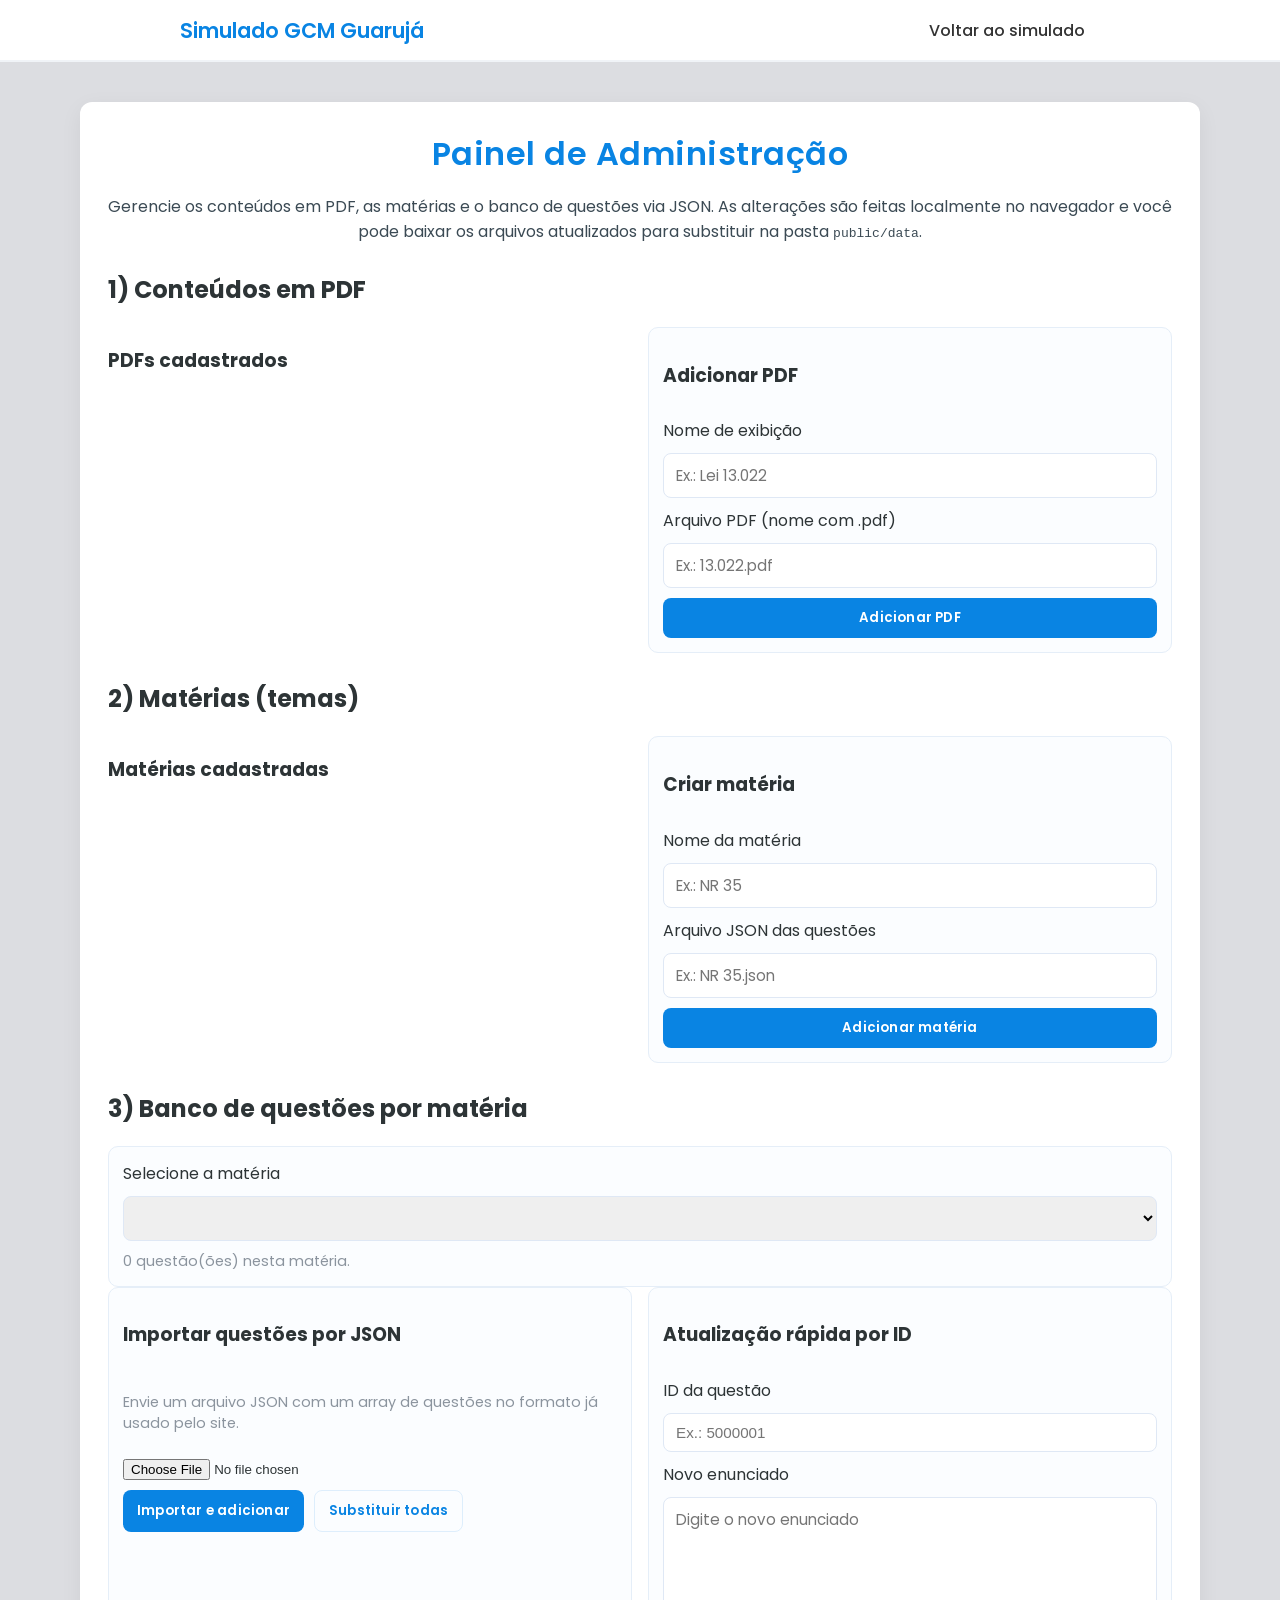
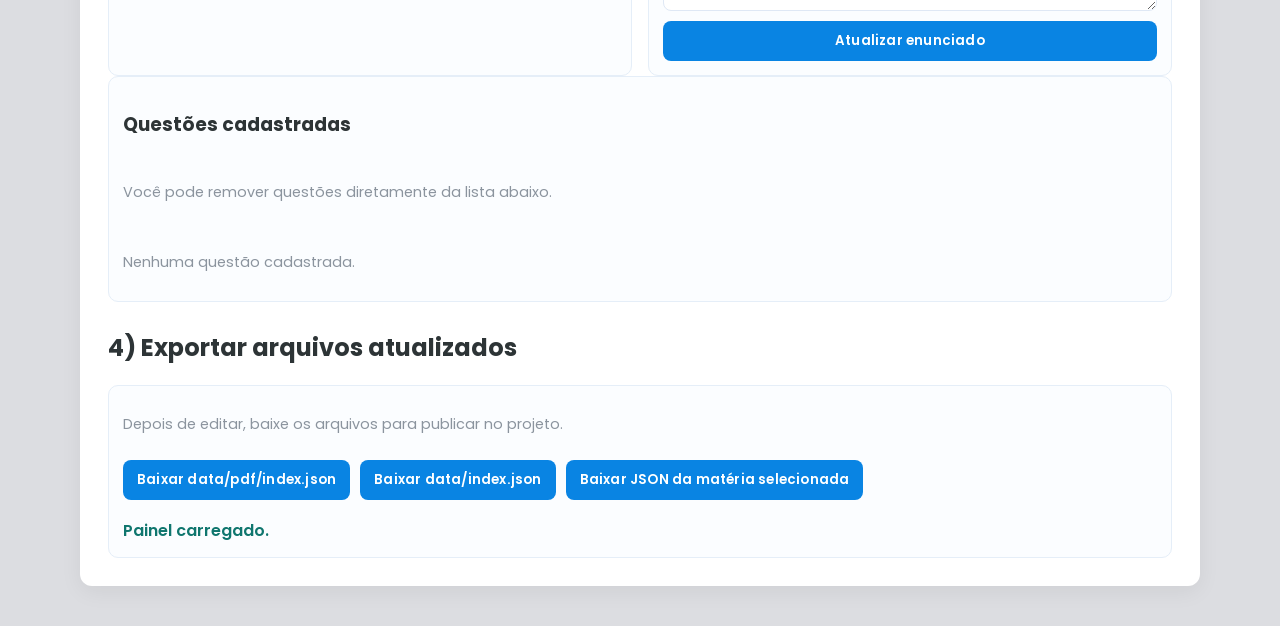
==== public/admin.html @ c56314e0 "feat: adicionar painel administrativo para PDFs e questões" ====
<!DOCTYPE html>
<html lang="pt-BR">
<head>
  <meta charset="utf-8" />
  <meta name="viewport" content="width=device-width,initial-scale=1" />
  <title>Painel de Administração | Simulado GCM Guarujá</title>
  <link href="https://fonts.googleapis.com/css2?family=Poppins:wght@400;500;600&display=swap" rel="stylesheet">
  <link rel="stylesheet" href="css/style.css">
</head>
<body>
  <nav class="main-nav">
    <div class="nav-container">
      <div class="nav-brand">Simulado GCM Guarujá</div>
      <div class="nav-links">
        <a href="/index.html">Voltar ao simulado</a>
      </div>
    </div>
  </nav>

  <main class="container admin-container">
    <h1>Painel de Administração</h1>
    <p class="admin-description">
      Gerencie os conteúdos em PDF, as matérias e o banco de questões via JSON.
      As alterações são feitas localmente no navegador e você pode baixar os arquivos atualizados para substituir na pasta <code>public/data</code>.
    </p>

    <section class="admin-section">
      <h2>1) Conteúdos em PDF</h2>
      <div class="admin-grid-two">
        <div>
          <h3>PDFs cadastrados</h3>
          <ul id="pdfAdminList" class="admin-list"></ul>
        </div>
        <div class="admin-card">
          <h3>Adicionar PDF</h3>
          <label for="pdfNameInput">Nome de exibição</label>
          <input id="pdfNameInput" type="text" placeholder="Ex.: Lei 13.022" />
          <label for="pdfFileInput">Arquivo PDF (nome com .pdf)</label>
          <input id="pdfFileInput" type="text" placeholder="Ex.: 13.022.pdf" />
          <button id="addPdfBtn">Adicionar PDF</button>
        </div>
      </div>
    </section>

    <section class="admin-section">
      <h2>2) Matérias (temas)</h2>
      <div class="admin-grid-two">
        <div>
          <h3>Matérias cadastradas</h3>
          <ul id="subjectAdminList" class="admin-list"></ul>
        </div>
        <div class="admin-card">
          <h3>Criar matéria</h3>
          <label for="subjectNameInput">Nome da matéria</label>
          <input id="subjectNameInput" type="text" placeholder="Ex.: NR 35" />
          <label for="subjectFileInput">Arquivo JSON das questões</label>
          <input id="subjectFileInput" type="text" placeholder="Ex.: NR 35.json" />
          <button id="addSubjectBtn">Adicionar matéria</button>
        </div>
      </div>
    </section>

    <section class="admin-section">
      <h2>3) Banco de questões por matéria</h2>
      <div class="admin-card">
        <label for="subjectSelect">Selecione a matéria</label>
        <select id="subjectSelect"></select>
        <div id="questionStats" class="admin-muted">Carregando questões...</div>
      </div>

      <div class="admin-grid-two">
        <div class="admin-card">
          <h3>Importar questões por JSON</h3>
          <p class="admin-muted">Envie um arquivo JSON com um array de questões no formato já usado pelo site.</p>
          <input id="questionsFileUpload" type="file" accept="application/json" />
          <div class="admin-row">
            <button id="appendQuestionsBtn">Importar e adicionar</button>
            <button id="replaceQuestionsBtn" class="button-ghost">Substituir todas</button>
          </div>
        </div>

        <div class="admin-card">
          <h3>Atualização rápida por ID</h3>
          <label for="editQuestionIdInput">ID da questão</label>
          <input id="editQuestionIdInput" type="number" placeholder="Ex.: 5000001" />
          <label for="editQuestionPromptInput">Novo enunciado</label>
          <textarea id="editQuestionPromptInput" rows="4" placeholder="Digite o novo enunciado"></textarea>
          <button id="updateQuestionBtn">Atualizar enunciado</button>
        </div>
      </div>

      <div class="admin-card">
        <h3>Questões cadastradas</h3>
        <p class="admin-muted">Você pode remover questões diretamente da lista abaixo.</p>
        <div id="questionList" class="question-list"></div>
      </div>
    </section>

    <section class="admin-section">
      <h2>4) Exportar arquivos atualizados</h2>
      <div class="admin-card">
        <p class="admin-muted">Depois de editar, baixe os arquivos para publicar no projeto.</p>
        <div class="admin-row">
          <button id="downloadPdfIndexBtn">Baixar data/pdf/index.json</button>
          <button id="downloadSubjectIndexBtn">Baixar data/index.json</button>
          <button id="downloadSelectedQuestionsBtn">Baixar JSON da matéria selecionada</button>
        </div>
        <p id="adminFeedback" class="admin-feedback"></p>
      </div>
    </section>
  </main>

  <script src="js/admin.js"></script>
</body>
</html>
---- public/css/style.css ----
:root {
  --primary: #0984e3;
  --primary-light: #74b9ff;
  --correct: #00b894;
  --wrong: #d63031;
  --bg: #f5f6fa;
  --text: #2d3436;
  --radius: 12px;
  --muted: #8b949e;
}

* { box-sizing: border-box; }
body {
  font-family: "Poppins", sans-serif;
  color: var(--text);
  margin: 0;
  padding: 0;

  background-color: var(--bg); /* Cor de fallback caso a imagem não carregue */
  
  /* Mantemos o gradiente se quiser uma leve sobreposição ou retire-o se quiser a imagem "pura" */
  background-image: linear-gradient(rgba(0, 0, 0, 0.1), rgba(0, 0, 0, 0.1)), url('../img/fundo.jpg');
  /* OU, se quiser a imagem sem nenhuma sobreposição: */
  /* background-image: url('../img/fundo.jpg'); */
  
  /* --- MUDANÇAS PARA MOSAICO E IMAGEM MENOR --- */
  background-size: 200px 200px; /* Altere para o tamanho desejado da imagem (largura altura) */
                                /* Ex: '200px 200px' para quadrados de 200px, ou 'auto' para usar o tamanho original */
                                /* Ou '20%' para usar 20% da largura da tela */
  background-repeat: repeat;    /* Faz a imagem se repetir */
  background-position: top left; /* Onde o mosaico começa (geralmente top left) */
  background-attachment: scroll; /* Imagem rola com a página (se preferir) */
  /* Se você quiser que o mosaico fique fixo, mude para: background-attachment: fixed; */
  /* --- FIM DAS MUDANÇAS --- */
}
/* body {
  font-family: "Poppins", sans-serif;
  background: var(--bg);
  color: var(--text);
  margin: 0;
  padding: 0;
}*/

.container {
  max-width: 920px;
  margin: 40px auto;
  background: #fff;
  padding: 28px;
  border-radius: var(--radius);
  box-shadow: 0 6px 22px rgba(0,0,0,0.06);
  animation: fadeIn 0.35s ease-in-out;
}

@keyframes fadeIn {
  from { opacity: 0; transform: translateY(10px); }
  to { opacity: 1; transform: translateY(0); }
}

h1 {
  text-align: center;
  font-weight: 600;
  color: var(--primary);
  letter-spacing: 0.5px;
  margin: 0 0 6px 0;
}

h2.subtitle {
  text-align: center;
  font-size: 1rem;
  color: #3b4a54;
  margin-top: 4px;
  font-weight: 500;
}

/* layout: left selector, right controls */
.top-area {
  display: grid;
  grid-template-columns: 1fr 360px;
  gap: 20px;
  align-items: start;
  margin-top: 18px;
}

/* Folder tree */
.folder-panel {
  background: #fbfdff;
  border: 1px solid #eef3fb;
  padding: 12px;
  border-radius: 10px;
  max-height: 420px;
  overflow: auto;
}

.folder {
  border-radius: 8px;
  margin-bottom: 8px;
  overflow: hidden;
  border: 1px solid transparent;
}

.folder-header {
  display: flex;
  align-items: center;
  gap: 10px;
  padding: 10px 12px;
  cursor: pointer;
  user-select: none;
  transition: background 0.15s, box-shadow 0.15s;
}

.folder-header:hover {
  background: rgba(9,132,227,0.04);
}

.folder-icon {
  width: 34px;
  height: 34px;
  background: linear-gradient(135deg, rgba(9,132,227,0.12), rgba(9,132,227,0.06));
  border-radius: 6px;
  display: flex;
  align-items: center;
  justify-content: center;
  color: var(--primary);
  font-weight: 700;
  font-size: 0.9rem;
  flex-shrink: 0;
}

.folder-title {
  font-weight: 600;
  font-size: 0.95rem;
  color: #0f3551;
  flex: 1;
}

.folder-count {
  font-size: 0.85rem;
  color: var(--muted);
}

/* caret rotation for open folders */
.caret {
  transition: transform 0.18s ease;
  margin-left: 8px;
  color: var(--muted);
}

.folder.open .caret { transform: rotate(90deg); }

/* sublist */
.sublist {
  list-style: none;
  padding: 8px;
  margin: 0;
  background: linear-gradient(180deg,#fff,#fbfdff);
}

.subitem {
  display: flex;
  justify-content: space-between;
  align-items: center;
  padding: 10px 12px;
  margin: 6px 0;
  border-radius: 8px;
  cursor: pointer;
  transition: background 0.12s, transform 0.06s;
  border: 1px solid transparent;
}

.subitem:hover {
  background: rgba(9,132,227,0.04);
  transform: translateY(-1px);
}

.subitem .name {
  font-weight: 500;
  color: #214455;
  font-size: 0.95rem;
}

.subitem .meta {
  font-size: 0.85rem;
  color: var(--muted);
}

/* selected */
.subitem.selected {
  background: linear-gradient(90deg, rgba(9,132,227,0.08), rgba(9,132,227,0.04));
  border: 1px solid rgba(9,132,227,0.12);
  box-shadow: 0 3px 8px rgba(9,132,227,0.06);
}

/* Right column (controls) */
.controls {
  background: #fff;
  border-radius: 10px;
  padding: 12px;
  border: 1px solid #eef3fb;
  display: flex;
  flex-direction: column;
  gap: 12px;
  height: fit-content;
}

.controls label { font-weight: 600; font-size: 0.95rem; color: #213444; }

.select-summary {
  font-size: 0.95rem;
  color: #2d3436;
  padding: 10px;
  border-radius: 8px;
  background: #fbfdff;
  border: 1px dashed #e6f0fb;
}

/* inputs/buttons */
input[type="number"] {
  width: 100%;
  padding: 10px 12px;
  border-radius: 8px;
  border: 1px solid #dfe8f5;
  font-size: 0.95rem;
  outline: none;
}

input[type="number"]:focus { box-shadow: 0 0 0 3px rgba(9,132,227,0.06); border-color: var(--primary); }

.button-row {
  display:flex;
  gap:10px;
  align-items:center;
}

button {
  padding: 10px 14px;
  background-color: var(--primary);
  color: white;
  border: none;
  border-radius: 8px;
  cursor: pointer;
  font-family: "Poppins", sans-serif;
  font-weight: 600;
  letter-spacing: 0.2px;
  transition: background-color 0.18s, transform 0.08s;
}

.button-ghost {
  background: transparent;
  color: var(--primary);
  border: 1px solid rgba(9,132,227,0.12);
}

button:hover { transform: translateY(-2px); }
button.button-ghost:hover { background: rgba(9,132,227,0.04); }

/* quiz area stays similar to previous */
.quiz-area { margin-top: 22px; }

.meta {
  font-size: 0.9em;
  color: #777;
  text-align: left;
  margin-bottom: 10px;
}

.question h2 {
  font-size: 1rem;
  margin: 12px 0;
  line-height: 1.5;
}

.options { list-style: none; padding: 0; }

.option {
  background: #f1f2f6;
  padding: 12px 18px;
  margin: 8px 0;
  border-radius: 10px;
  cursor: pointer;
  transition: all 0.16s ease;
  border: 1px solid transparent;
  font-size: 0.95rem;
}

.option:hover { background: #e9eff7; transform: translateY(-1px); }

.correct { background-color: #daf7e8 !important; border: 1px solid var(--correct); }
.wrong { background-color: #ffe7e7 !important; border: 1px solid var(--wrong); }

.feedback { margin-top: 10px; font-weight: 600; text-align: center; }

.result { text-align: center; margin-top: 20px; }

/* comment style */
.comentario {
  background: #f9fbff;
  border-left: 4px solid var(--primary);
  margin-top: 10px;
  padding: 12px 16px;
  border-radius: 8px;
  font-size: 0.95rem;
  color: #2d3436;
  line-height: 1.5;
  box-shadow: 0 1px 3px rgba(0,0,0,0.03);
}

/* pdf list */
.pdf-section {
  margin-top: 28px;
  border-top: 2px solid #f0f3f7;
  padding-top: 18px;
}

.pdf-list { list-style: none; padding: 0; margin: 0; }
.pdf-list li { background: #fbfdff; margin: 8px 0; padding: 12px 14px; border-radius: 8px; display:flex; justify-content:space-between; align-items:center; border:1px solid #f1f6fb; }
.pdf-list a { color: var(--primary); text-decoration: none; font-weight: 600; }

/* small screens */
@media (max-width: 880px) {
  .top-area { grid-template-columns: 1fr; }
  .controls { order: 2; }
}
#easterEggOverlay {
  position: fixed;
  top: 0;
  left: 0;
  width: 100%;
  height: 100%;
  background: rgba(0, 0, 0, 0.9);
  z-index: 10000; /* Garante que fique acima de tudo */
  display: flex;
  flex-direction: column;
  align-items: center;
  justify-content: center;
  animation: fadeIn 0.3s ease-in;
}

#easterEggVideo {
  max-width: 90vw; /* 90% da largura da tela */
  max-height: 75vh; /* 75% da altura da tela */
  border: 2px solid white;
  border-radius: 8px;
  background: black;
}

#unmuteText {
  color: white;
  font-size: 1.2rem;
  margin-top: 15px;
  font-weight: 500;
  cursor: pointer;
}

#closeEasterEgg {
  /* Reutiliza o estilo de botão que você já tem */
  padding: 10px 14px;
  background-color: var(--primary);
  color: white;
  border: none;
  border-radius: 8px;
  cursor: pointer;
  font-family: "Poppins", sans-serif;
  font-weight: 600;
  margin-top: 20px;
  transition: background-color 0.18s;
}

#closeEasterEgg:hover {
  background-color: var(--primary-light);
}
.quiz-nav {
  display: flex;
  justify-content: space-between;
  align-items: center;
  margin-top: 25px;
  padding-top: 15px;
  border-top: 2px solid #f0f3f7;
}

.quiz-nav button {
  /* Reutiliza o estilo 'button' que você já tem */
  padding: 10px 18px;
  font-size: 0.95rem;
}

.quiz-nav button:disabled {
  background-color: var(--muted);
  cursor: not-allowed;
  transform: none;
}
#userGate {
  position: fixed;
  top: 0;
  left: 0;
  width: 100%;
  height: 100%;
  background: var(--bg);
  z-index: 10000;
  display: flex;
  align-items: center;
  justify-content: center;
  padding: 20px;
}

.user-select-container {
  max-width: 600px;
  width: 100%;
  padding: 32px 36px;
  background: #fff;
  border-radius: var(--radius);
  box-shadow: 0 6px 22px rgba(0,0,0,0.06);
  text-align: center;
}

.user-options {
  display: flex;
  flex-wrap: wrap; /* Permite quebrar a linha em telas pequenas */
  justify-content: center;
  gap: 25px;
  margin-top: 30px;
}

.user-card {
  position: relative; 
  cursor: pointer;
  font-weight: 600;
  font-size: 1.2rem;
  color: var(--primary);
  padding: 20px;
  border-radius: 10px;
  border: 2px solid var(--primary-light);
  transition: all 0.2s ease;
  width: 150px;
  
  /* Adicionado para centralizar o texto abaixo da foto */
  display: flex;
  flex-direction: column;
  align-items: center;
  gap: 10px;
}

.user-card:hover {
  background: rgba(9,132,227,0.04);
  transform: translateY(-5px);
  box-shadow: 0 4px 12px rgba(9,132,227,0.1);
}

/* O Overlay da Foto */
.user-card .user-photo-hover {
  position: relative; /* Mudado de absolute para relative */
  
  /* --- CORREÇÃO DE ESTILO --- */
  /* Remove o posicionamento antigo e o hover */
  /* A foto agora fica fixa dentro do card */
  bottom: auto;
  left: auto;
  transform: none;
  margin-bottom: 0;
  opacity: 1; /* Sempre visível */
  visibility: visible;
  transition: all 0.2s ease;
  /* --- FIM DA CORREÇÃO --- */
  
  width: 120px;
  height: 120px;
  border-radius: 50%;
  border: 4px solid white;
  box-shadow: 0 5px 15px rgba(0,0,0,0.2);
  z-index: 10;
}

/* Garante que a imagem preencha o círculo */
.user-card .user-photo-hover img {
  width: 100%;
  height: 100%;
  object-fit: cover;
  border-radius: 50%;
}

/* Remove o efeito de 'aparecer' no hover,
   mas mantém o efeito de 'levantar' no card */
.user-card:hover .user-photo-hover {
  opacity: 1;
  transform: scale(1.05); /* Leve zoom ao passar o mouse */
}
/* ================================ */
/* ===== ESTILOS DA NAVEGAÇÃO (Corrigido e Moderno) ===== */
/* ================================ */

.main-nav {
  width: 100%;
  background: #fff;
  border-bottom: 2px solid #f0f3f7;
  padding: 0 40px; /* Adiciona mais padding lateral */
  margin-bottom: 30px;
}

.nav-container {
  max-width: 920px;
  margin: 0 auto;
  display: flex; /* CORREÇÃO: Faz os itens ficarem lado a lado */
  align-items: center;
  justify-content: space-between;
  height: 60px;
}

.nav-brand {
  font-size: 1.3rem;
  font-weight: 600;
  color: var(--primary);
}

.nav-links {
  display: flex; /* CORREÇÃO: Faz os links ficarem lado a lado */
  gap: 10px; /* Espaçamento entre "Início" e "Desempenho" */
  height: 100%; /* Ocupa a altura total da nav */
}

.nav-links a {
  font-weight: 500;
  color: #333;
  text-decoration: none;
  padding: 0 15px; /* Padding horizontal */
  
  /* Centraliza o texto verticalmente */
  display: flex;
  align-items: center; 
  
  /* EFEITO MODERNO (Barra) */
  position: relative; /* Necessário para a barra */
  transition: color 0.2s ease-in-out;
}

/* A barra '::after' */
.nav-links a::after {
  content: '';
  position: absolute;
  bottom: 0; /* Alinha na base da nav */
  left: 0;
  width: 100%;
  height: 3px;
  background-color: var(--primary);
  
  /* Escondida por padrão */
  transform: scaleX(0); 
  transition: transform 0.3s cubic-bezier(0.19, 1, 0.22, 1);
}

/* Ao passar o mouse, a barra cresce */
.nav-links a:hover::after {
  transform: scaleX(1);
}

.nav-links a:hover {
  color: #000;
}

/* Estilo do link ATIVO */
.nav-links a.active {
  color: var(--primary);
  font-weight: 600;
}

/* A barra do link ATIVO fica sempre visível */
.nav-links a.active::after {
  transform: scaleX(1);
}

.nav-user {
  font-size: 0.9rem;
  color: var(--muted);
}
.nav-user span {
  font-weight: 600;
  color: #333;
  text-transform: capitalize;
}
.charts-container {
  display: flex;
  justify-content: center; /* Centraliza os gráficos */
  flex-wrap: wrap;       /* Quebra a linha em telas pequenas */
  gap: 30px;             /* Espaço entre os gráficos */
  margin: 24px 0;
}

.chart-box {
  background: #fbfdff;
  padding: 15px;
  border-radius: 10px;
  border: 1px solid #eef3fb;
  flex: 1; /* Permite que cresçam */
  min-width: 300px; /* Largura mínima */
}

.chart-box h3 {
  margin-top: 0;
  text-align: center;
  color: #27455a;
}
.chat-head {
  position: fixed;
  bottom: 30px;
  right: 30px;
  width: 60px;
  height: 60px;
  background: var(--primary);
  border-radius: 50%;
  cursor: pointer;
  box-shadow: 0 4px 12px rgba(0,0,0,0.2);
  transition: transform 0.2s ease;
  z-index: 9998;
}
.chat-head:hover { transform: scale(1.1); }
.chat-head img { width: 100%; height: 100%; border-radius: 50%; object-fit: cover; border: 2px solid white; }
.chat-badge {
  position: absolute;
  top: -5px;
  right: -5px;
  background: var(--wrong);
  color: white;
  width: 24px;
  height: 24px;
  border-radius: 50%;
  display: flex;
  align-items: center;
  justify-content: center;
  font-size: 0.8rem;
  font-weight: 600;
  border: 2px solid white;
}
.chat-widget {
  position: fixed;
  bottom: 100px;
  right: 30px;
  width: 350px;
  height: 500px;
  background: #fff;
  border-radius: var(--radius);
  box-shadow: 0 5px 20px rgba(0,0,0,0.15);
  display: flex;
  flex-direction: column;
  z-index: 9999;
  animation: fadeIn 0.2s ease-out;
}
.chat-header {
  display: flex;
  justify-content: space-between;
  align-items: center;
  padding: 12px 18px;
  background: var(--primary);
  color: white;
  border-radius: var(--radius) var(--radius) 0 0;
}
.chat-header-main {
  display: flex;
  flex-direction: column;
  gap: 6px;
}
.chat-header h3 { margin: 0; font-weight: 600; text-transform: capitalize; }
.chat-target-select {
  border: 1px solid rgba(255, 255, 255, 0.5);
  border-radius: 8px;
  background: rgba(255, 255, 255, 0.18);
  color: #fff;
  padding: 4px 8px;
  font-size: 0.82rem;
}
.chat-target-select option {
  color: #1f2d3d;
}
.chat-header #closeChatBtn { background: none; border: none; color: white; font-size: 1.5rem; font-weight: bold; cursor: pointer; opacity: 0.8; }
.chat-header #closeChatBtn:hover { opacity: 1; }
.chat-messages {
  flex: 1;
  padding: 15px;
  overflow-y: auto;
  background: #f4f7f6;
  display: flex;
  flex-direction: column;
  gap: 15px;
}

/* --- MUDANÇAS AQUI --- */

.msg-row {
  display: flex;
  align-items: flex-end;
  gap: 10px;
}
.msg-avatar {
  width: 32px;
  height: 32px;
  border-radius: 50%;
  object-fit: cover;
  border: 1px solid #eee;
}
.msg-content {
  display: flex;
  flex-direction: column;
  max-width: 85%;
}
.msg-bubble {
  padding: 10px 14px;
  border-radius: 18px;
  line-height: 1.5;
  font-size: 0.95rem;
  
  /* CORREÇÃO (Bug do "kkkkk"): Quebra palavras longas */
  overflow-wrap: break-word;
  word-wrap: break-word;
}
.msg-bubble.msg-image {
  padding: 4px;
}
.msg-bubble.msg-image img {
  width: 100%;
  border-radius: 14px;
  cursor: pointer;
}

/* Contentor de Metadados (Hora + Status) */
.msg-meta {
  display: flex;
  align-items: center;
  gap: 5px; 
  margin-top: 4px;
  padding: 0 8px;
}

.msg-timestamp {
  font-size: 0.75rem;
  color: var(--muted);
}

.msg-status {
  font-size: 0.85rem;
  color: var(--muted);
}
.msg-status.read {
  color: #53bdeb; /* Cor do "Lido" (azul) */
}

/* --- Estilos de Enviado e Recebido --- */
.msg-row.sent {
  justify-content: flex-end;
}
.msg-row.sent .msg-content {
  align-items: flex-end; 
}
.msg-row.sent .msg-bubble {
  background: var(--primary);
  color: white;
  border-bottom-right-radius: 4px;
}
.msg-row.sent .msg-avatar {
  display: none;
}
.msg-row.received {
  justify-content: flex-start;
}
.msg-row.received .msg-content {
  align-items: flex-start; 
}
.msg-row.received .msg-bubble {
  background: #e9e9eb;
  color: var(--text-dark);
  border-bottom-left-radius: 4px;
}

/* --- CORREÇÃO: Input de Chat --- */
.chat-input {
  display: flex;
  border-top: 1px solid #eee;
  padding: 5px;
  background: #fff;
  align-items: center; 
}

.chat-input textarea {
  flex: 1;
  border: none;
  padding: 12px;
  font-size: 0.95rem;
  outline: none;
  background: transparent;
  min-width: 0;
  
  /* --- NOVO: Estilos da Textarea --- */
  font-family: "Poppins", sans-serif; /* Garante que a fonte é a mesma */
  resize: none; /* Esconde o "puxador" de redimensionamento */
  line-height: 1.5;
 overflow-y: hidden;     /* Nunca mostra scroll */
overflow-x: hidden;     /* Não deixa barra horizontal aparecer */
max-height: none;       /* Sem limite de altura */
white-space: pre-wrap;  /* Quebra de linha automática */
word-wrap: break-word;  /* Quebra palavras longas */
}
.chat-icon-btn {
  background: none;
  border: none;
  padding: 10px;
  margin: 0 5px;
  cursor: pointer;
  color: var(--muted);
  border-radius: 50%;
  transition: background 0.2s, color 0.2s;
  flex-shrink: 0; 
}
.chat-icon-btn:hover {
  background: #f0f0f0;
  color: var(--primary);
}
.chat-icon-btn svg { display: block; }
.chat-send-btn { color: var(--primary); }
.chat-send-btn:hover { background: #e6f3ff; }
.chart-box-full {
  /* Reutiliza o estilo do chart-box, mas ocupa a largura total */
  background: #fbfdff;
  padding: 20px 25px;
  border-radius: 10px;
  border: 1px solid #eef3fb;
  width: 100%;
  margin-top: 30px; /* Espaço entre os gráficos de cima */
  box-sizing: border-box; /* Garante que o padding não quebre o layout */
}

.chart-box-full h3 {
  margin-top: 0;
  text-align: center;
  color: #27455a;
}
.emoji-container {
  position: absolute;
  top: 0;
  left: 0;
  width: 100%;
  height: 100%;
  pointer-events: none; /* Permite clicar através dele */
  z-index: 10;
}

/* O emoji individual que flutua */
.emoji-float {
  position: absolute;
  bottom: 0;
  left: 50%;
  transform: translateX(-50%);
  font-size: 2.5rem; /* Tamanho do emoji */
  
  /* A Animação */
  animation: floatUp 2s ease-out forwards;
}

@keyframes floatUp {
  0% {
    opacity: 1;
    transform: translateX(-50%) translateY(0);
  }
  100% {
    opacity: 0;
    transform: translateX(-50%) translateY(-120px); /* Flutua 120px para cima */
  }
}
/* Ponto de Status (Online/Offline) */
.online-indicator {
  position: absolute;
  bottom: 2px;
  right: 2px;
  width: 14px;
  height: 14px;
  background-color: #bdc3c7; /* Cinza (offline) por padrão */
  border-radius: 50%;
  border: 2px solid white;
  z-index: 100;
  transition: background-color 0.3s ease;
}

/* Cor verde quando a classe 'online' é adicionada */
.online-indicator.online {
  background-color: #2ecc71; /* Verde (online) */
}

/* Recibo de Leitura (Checkmark) */
.msg-status {
  font-size: 0.8rem;
  color: var(--muted);
  align-self: flex-end; /* Alinha com o horário */
  margin-top: -2px; /* Puxa para mais perto do balão */
  padding-right: 8px;
}

/* (Ajuste para o balão enviado) */
.msg-row.sent .msg-content {
  /* Alinha o balão, horário E status à direita */
  align-items: flex-end; 
}

/* (Ajuste para o horário da mensagem) */
.msg-timestamp {
  font-size: 0.75rem;
  color: var(--muted);
  margin-top: 4px;
  padding: 0 8px;
}
.option.selected-challenge {
  background: var(--primary-light) !important;
  color: white;
  font-weight: 600;
}
question-image-container {
  width: 100%;
  margin-bottom: 15px; /* Espaço entre a imagem e o texto da questão */
   display: flex;
  justify-content: center;
  align-items: center;
}

/* Esta é a imagem em si */
.question-image {
  max-width: 100%; /* Garante que a imagem nunca transborda */
  max-height: 400px; /* Evita que imagens muito altas ocupem a tela toda */
  border-radius: var(--radius); /* Usa o seu 'radius' padrão */
  border: 1px solid #eee;
  object-fit: contain; /* Garante que a imagem inteira apareça, sem distorcer */
}

















/* ===== Admin ===== */
.admin-container {
  max-width: 1120px;
}

.admin-description {
  text-align: center;
  color: #3b4a54;
  margin-bottom: 24px;
}

.admin-section {
  margin-top: 28px;
}

.admin-grid-two {
  display: grid;
  grid-template-columns: repeat(auto-fit, minmax(320px, 1fr));
  gap: 16px;
}

.admin-card {
  background: #fbfdff;
  border: 1px solid #e5eef8;
  border-radius: 10px;
  padding: 14px;
  display: flex;
  flex-direction: column;
  gap: 10px;
}

.admin-list {
  list-style: none;
  margin: 0;
  padding: 0;
  display: flex;
  flex-direction: column;
  gap: 10px;
}

.admin-list-item {
  background: #fff;
  border: 1px solid #e5eef8;
  border-radius: 8px;
  padding: 10px;
  display: flex;
  align-items: center;
  justify-content: space-between;
  gap: 12px;
}

.admin-muted {
  color: var(--muted);
  font-size: 0.9rem;
}

.admin-row {
  display: flex;
  flex-wrap: wrap;
  gap: 10px;
}

input[type="text"],
select,
textarea {
  width: 100%;
  padding: 10px 12px;
  border-radius: 8px;
  border: 1px solid #dfe8f5;
  font-size: 0.95rem;
  font-family: "Poppins", sans-serif;
}

.question-list {
  display: flex;
  flex-direction: column;
  gap: 10px;
  margin-top: 10px;
}

.question-row {
  background: #fff;
  border: 1px solid #e5eef8;
  border-radius: 8px;
  padding: 10px;
  display: flex;
  justify-content: space-between;
  gap: 14px;
  align-items: start;
}

.admin-feedback {
  font-weight: 600;
  margin: 8px 0 0;
}
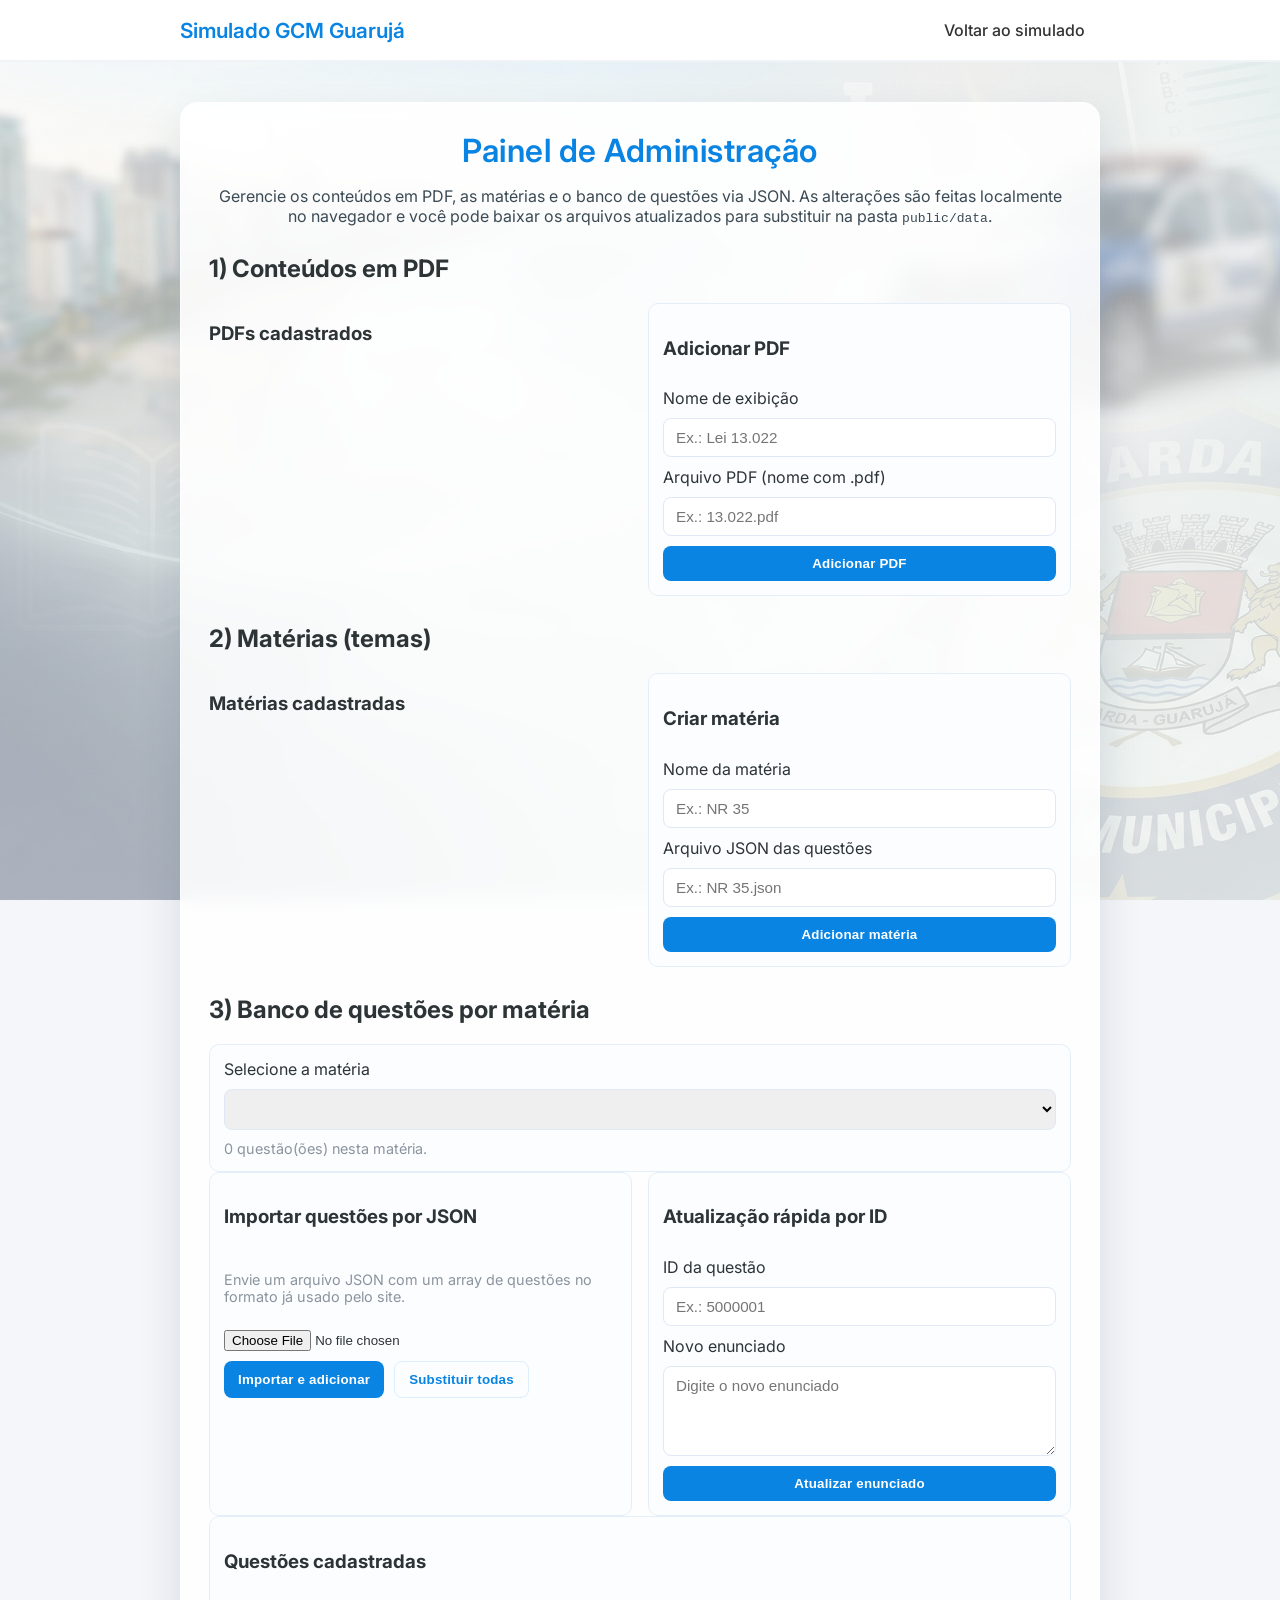
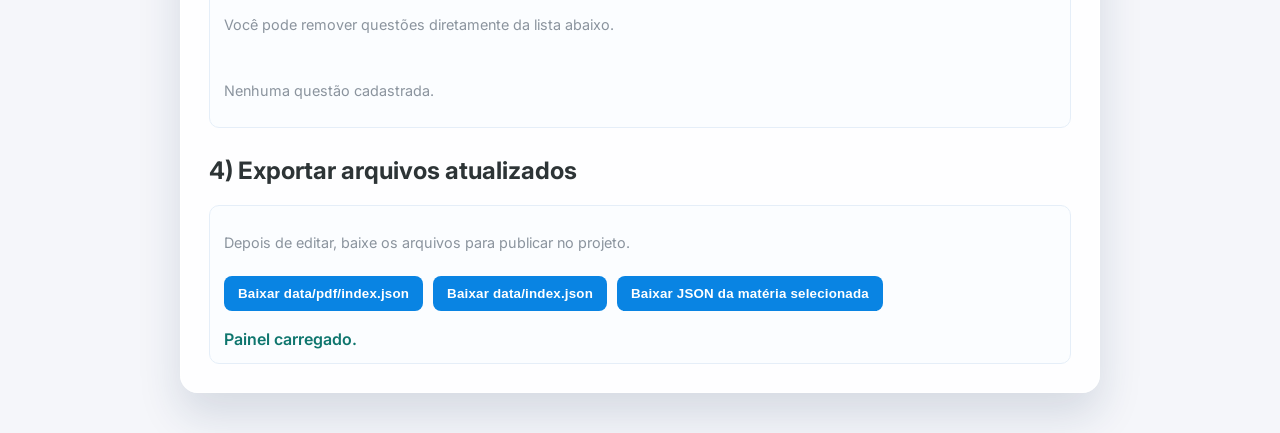
==== commit 173190e6: "Atualiza tipografia para uma fonte mais moderna" ====
--- a/public/admin.html
+++ b/public/admin.html
@@ -4,7 +4,7 @@
   <meta charset="utf-8" />
   <meta name="viewport" content="width=device-width,initial-scale=1" />
   <title>Painel de Administração | Simulado GCM Guarujá</title>
-  <link href="https://fonts.googleapis.com/css2?family=Poppins:wght@400;500;600&display=swap" rel="stylesheet">
+  <link href="https://fonts.googleapis.com/css2?family=Inter:wght@400;500;600;700&display=swap" rel="stylesheet">
   <link rel="stylesheet" href="css/style.css">
 </head>
 <body>
--- a/public/css/style.css
+++ b/public/css/style.css
@@ -1,655 +1,879 @@
-:root {
-  --primary: #0984e3;
-  --primary-light: #74b9ff;
-  --correct: #00b894;
-  --wrong: #d63031;
-  --bg: #f5f6fa;
-  --text: #2d3436;
-  --radius: 12px;
-  --muted: #8b949e;
-}
-
-* { box-sizing: border-box; }
-body {
-  font-family: "Poppins", sans-serif;
-  color: var(--text);
-  margin: 0;
-  padding: 0;
-
-  background-color: var(--bg); /* Cor de fallback caso a imagem não carregue */
-  
-  /* Mantemos o gradiente se quiser uma leve sobreposição ou retire-o se quiser a imagem "pura" */
-  background-image: linear-gradient(rgba(0, 0, 0, 0.1), rgba(0, 0, 0, 0.1)), url('../img/fundo.jpg');
-  /* OU, se quiser a imagem sem nenhuma sobreposição: */
-  /* background-image: url('../img/fundo.jpg'); */
-  
-  /* --- MUDANÇAS PARA MOSAICO E IMAGEM MENOR --- */
-  background-size: 200px 200px; /* Altere para o tamanho desejado da imagem (largura altura) */
-                                /* Ex: '200px 200px' para quadrados de 200px, ou 'auto' para usar o tamanho original */
-                                /* Ou '20%' para usar 20% da largura da tela */
-  background-repeat: repeat;    /* Faz a imagem se repetir */
-  background-position: top left; /* Onde o mosaico começa (geralmente top left) */
-  background-attachment: scroll; /* Imagem rola com a página (se preferir) */
-  /* Se você quiser que o mosaico fique fixo, mude para: background-attachment: fixed; */
-  /* --- FIM DAS MUDANÇAS --- */
-}
-/* body {
-  font-family: "Poppins", sans-serif;
-  background: var(--bg);
-  color: var(--text);
-  margin: 0;
-  padding: 0;
-}*/
-
-.container {
-  max-width: 920px;
-  margin: 40px auto;
-  background: #fff;
-  padding: 28px;
-  border-radius: var(--radius);
-  box-shadow: 0 6px 22px rgba(0,0,0,0.06);
-  animation: fadeIn 0.35s ease-in-out;
-}
-
-@keyframes fadeIn {
-  from { opacity: 0; transform: translateY(10px); }
-  to { opacity: 1; transform: translateY(0); }
-}
-
-h1 {
-  text-align: center;
-  font-weight: 600;
-  color: var(--primary);
-  letter-spacing: 0.5px;
-  margin: 0 0 6px 0;
-}
-
-h2.subtitle {
-  text-align: center;
-  font-size: 1rem;
-  color: #3b4a54;
-  margin-top: 4px;
-  font-weight: 500;
-}
-
-/* layout: left selector, right controls */
-.top-area {
-  display: grid;
-  grid-template-columns: 1fr 360px;
-  gap: 20px;
-  align-items: start;
-  margin-top: 18px;
-}
-
-/* Folder tree */
-.folder-panel {
-  background: #fbfdff;
-  border: 1px solid #eef3fb;
-  padding: 12px;
-  border-radius: 10px;
-  max-height: 420px;
-  overflow: auto;
-}
-
-.folder {
-  border-radius: 8px;
-  margin-bottom: 8px;
-  overflow: hidden;
-  border: 1px solid transparent;
-}
-
-.folder-header {
-  display: flex;
-  align-items: center;
-  gap: 10px;
-  padding: 10px 12px;
-  cursor: pointer;
-  user-select: none;
-  transition: background 0.15s, box-shadow 0.15s;
-}
-
-.folder-header:hover {
-  background: rgba(9,132,227,0.04);
-}
-
-.folder-icon {
-  width: 34px;
-  height: 34px;
-  background: linear-gradient(135deg, rgba(9,132,227,0.12), rgba(9,132,227,0.06));
-  border-radius: 6px;
-  display: flex;
-  align-items: center;
-  justify-content: center;
-  color: var(--primary);
-  font-weight: 700;
-  font-size: 0.9rem;
-  flex-shrink: 0;
-}
-
-.folder-title {
-  font-weight: 600;
-  font-size: 0.95rem;
-  color: #0f3551;
-  flex: 1;
-}
-
-.folder-count {
-  font-size: 0.85rem;
-  color: var(--muted);
-}
-
-/* caret rotation for open folders */
-.caret {
-  transition: transform 0.18s ease;
-  margin-left: 8px;
-  color: var(--muted);
-}
-
-.folder.open .caret { transform: rotate(90deg); }
-
-/* sublist */
-.sublist {
-  list-style: none;
-  padding: 8px;
-  margin: 0;
-  background: linear-gradient(180deg,#fff,#fbfdff);
-}
-
-.subitem {
-  display: flex;
-  justify-content: space-between;
-  align-items: center;
-  padding: 10px 12px;
-  margin: 6px 0;
-  border-radius: 8px;
-  cursor: pointer;
-  transition: background 0.12s, transform 0.06s;
-  border: 1px solid transparent;
-}
-
-.subitem:hover {
-  background: rgba(9,132,227,0.04);
-  transform: translateY(-1px);
-}
-
-.subitem .name {
-  font-weight: 500;
-  color: #214455;
-  font-size: 0.95rem;
-}
-
-.subitem .meta {
-  font-size: 0.85rem;
-  color: var(--muted);
-}
-
-/* selected */
-.subitem.selected {
-  background: linear-gradient(90deg, rgba(9,132,227,0.08), rgba(9,132,227,0.04));
-  border: 1px solid rgba(9,132,227,0.12);
-  box-shadow: 0 3px 8px rgba(9,132,227,0.06);
-}
-
-/* Right column (controls) */
-.controls {
-  background: #fff;
-  border-radius: 10px;
-  padding: 12px;
-  border: 1px solid #eef3fb;
-  display: flex;
-  flex-direction: column;
-  gap: 12px;
-  height: fit-content;
-}
-
-.controls label { font-weight: 600; font-size: 0.95rem; color: #213444; }
-
-.select-summary {
-  font-size: 0.95rem;
-  color: #2d3436;
-  padding: 10px;
-  border-radius: 8px;
-  background: #fbfdff;
-  border: 1px dashed #e6f0fb;
-}
-
-/* inputs/buttons */
-input[type="number"] {
-  width: 100%;
-  padding: 10px 12px;
-  border-radius: 8px;
-  border: 1px solid #dfe8f5;
-  font-size: 0.95rem;
-  outline: none;
-}
-
-input[type="number"]:focus { box-shadow: 0 0 0 3px rgba(9,132,227,0.06); border-color: var(--primary); }
-
-.button-row {
-  display:flex;
-  gap:10px;
-  align-items:center;
-}
-
-button {
-  padding: 10px 14px;
-  background-color: var(--primary);
-  color: white;
-  border: none;
-  border-radius: 8px;
-  cursor: pointer;
-  font-family: "Poppins", sans-serif;
-  font-weight: 600;
-  letter-spacing: 0.2px;
-  transition: background-color 0.18s, transform 0.08s;
-}
-
-.button-ghost {
-  background: transparent;
-  color: var(--primary);
-  border: 1px solid rgba(9,132,227,0.12);
-}
-
-button:hover { transform: translateY(-2px); }
-button.button-ghost:hover { background: rgba(9,132,227,0.04); }
-
-/* quiz area stays similar to previous */
-.quiz-area { margin-top: 22px; }
-
-.meta {
-  font-size: 0.9em;
-  color: #777;
-  text-align: left;
-  margin-bottom: 10px;
-}
-
-.question h2 {
-  font-size: 1rem;
-  margin: 12px 0;
-  line-height: 1.5;
-}
-
-.options { list-style: none; padding: 0; }
-
-.option {
-  background: #f1f2f6;
-  padding: 12px 18px;
-  margin: 8px 0;
-  border-radius: 10px;
-  cursor: pointer;
-  transition: all 0.16s ease;
-  border: 1px solid transparent;
-  font-size: 0.95rem;
-}
-
-.option:hover { background: #e9eff7; transform: translateY(-1px); }
-
-.correct { background-color: #daf7e8 !important; border: 1px solid var(--correct); }
-.wrong { background-color: #ffe7e7 !important; border: 1px solid var(--wrong); }
-
-.feedback { margin-top: 10px; font-weight: 600; text-align: center; }
-
-.result { text-align: center; margin-top: 20px; }
-
-/* comment style */
-.comentario {
-  background: #f9fbff;
-  border-left: 4px solid var(--primary);
-  margin-top: 10px;
-  padding: 12px 16px;
-  border-radius: 8px;
-  font-size: 0.95rem;
-  color: #2d3436;
-  line-height: 1.5;
-  box-shadow: 0 1px 3px rgba(0,0,0,0.03);
-}
-
-/* pdf list */
-.pdf-section {
-  margin-top: 28px;
-  border-top: 2px solid #f0f3f7;
-  padding-top: 18px;
-}
-
-.pdf-list { list-style: none; padding: 0; margin: 0; }
-.pdf-list li { background: #fbfdff; margin: 8px 0; padding: 12px 14px; border-radius: 8px; display:flex; justify-content:space-between; align-items:center; border:1px solid #f1f6fb; }
-.pdf-list a { color: var(--primary); text-decoration: none; font-weight: 600; }
-
-/* small screens */
-@media (max-width: 880px) {
-  .top-area { grid-template-columns: 1fr; }
-  .controls { order: 2; }
-}
-#easterEggOverlay {
-  position: fixed;
-  top: 0;
-  left: 0;
-  width: 100%;
-  height: 100%;
-  background: rgba(0, 0, 0, 0.9);
-  z-index: 10000; /* Garante que fique acima de tudo */
-  display: flex;
-  flex-direction: column;
-  align-items: center;
-  justify-content: center;
-  animation: fadeIn 0.3s ease-in;
-}
-
-#easterEggVideo {
-  max-width: 90vw; /* 90% da largura da tela */
-  max-height: 75vh; /* 75% da altura da tela */
-  border: 2px solid white;
-  border-radius: 8px;
-  background: black;
-}
-
-#unmuteText {
-  color: white;
-  font-size: 1.2rem;
-  margin-top: 15px;
-  font-weight: 500;
-  cursor: pointer;
-}
-
-#closeEasterEgg {
-  /* Reutiliza o estilo de botão que você já tem */
-  padding: 10px 14px;
-  background-color: var(--primary);
-  color: white;
-  border: none;
-  border-radius: 8px;
-  cursor: pointer;
-  font-family: "Poppins", sans-serif;
-  font-weight: 600;
-  margin-top: 20px;
-  transition: background-color 0.18s;
-}
-
-#closeEasterEgg:hover {
-  background-color: var(--primary-light);
-}
-.quiz-nav {
-  display: flex;
-  justify-content: space-between;
-  align-items: center;
-  margin-top: 25px;
-  padding-top: 15px;
-  border-top: 2px solid #f0f3f7;
-}
-
-.quiz-nav button {
-  /* Reutiliza o estilo 'button' que você já tem */
-  padding: 10px 18px;
-  font-size: 0.95rem;
-}
-
-.quiz-nav button:disabled {
-  background-color: var(--muted);
-  cursor: not-allowed;
-  transform: none;
-}
-#userGate {
-  position: fixed;
-  top: 0;
-  left: 0;
-  width: 100%;
-  height: 100%;
-  background: var(--bg);
-  z-index: 10000;
-  display: flex;
-  align-items: center;
-  justify-content: center;
-  padding: 20px;
-}
-
-.user-select-container {
-  max-width: 600px;
-  width: 100%;
-  padding: 32px 36px;
-  background: #fff;
-  border-radius: var(--radius);
-  box-shadow: 0 6px 22px rgba(0,0,0,0.06);
-  text-align: center;
-}
-
-.user-options {
-  display: flex;
-  flex-wrap: wrap; /* Permite quebrar a linha em telas pequenas */
-  justify-content: center;
-  gap: 25px;
-  margin-top: 30px;
-}
-
-.user-card {
-  position: relative; 
-  cursor: pointer;
-  font-weight: 600;
-  font-size: 1.2rem;
-  color: var(--primary);
-  padding: 20px;
-  border-radius: 10px;
-  border: 2px solid var(--primary-light);
-  transition: all 0.2s ease;
-  width: 150px;
-  
-  /* Adicionado para centralizar o texto abaixo da foto */
-  display: flex;
-  flex-direction: column;
-  align-items: center;
-  gap: 10px;
-}
-
-.user-card:hover {
-  background: rgba(9,132,227,0.04);
-  transform: translateY(-5px);
-  box-shadow: 0 4px 12px rgba(9,132,227,0.1);
-}
-
-/* O Overlay da Foto */
-.user-card .user-photo-hover {
-  position: relative; /* Mudado de absolute para relative */
-  
-  /* --- CORREÇÃO DE ESTILO --- */
-  /* Remove o posicionamento antigo e o hover */
-  /* A foto agora fica fixa dentro do card */
-  bottom: auto;
-  left: auto;
-  transform: none;
-  margin-bottom: 0;
-  opacity: 1; /* Sempre visível */
-  visibility: visible;
-  transition: all 0.2s ease;
-  /* --- FIM DA CORREÇÃO --- */
-  
-  width: 120px;
-  height: 120px;
-  border-radius: 50%;
-  border: 4px solid white;
-  box-shadow: 0 5px 15px rgba(0,0,0,0.2);
-  z-index: 10;
-}
-
-/* Garante que a imagem preencha o círculo */
-.user-card .user-photo-hover img {
-  width: 100%;
-  height: 100%;
-  object-fit: cover;
-  border-radius: 50%;
-}
-
-/* Remove o efeito de 'aparecer' no hover,
-   mas mantém o efeito de 'levantar' no card */
-.user-card:hover .user-photo-hover {
-  opacity: 1;
-  transform: scale(1.05); /* Leve zoom ao passar o mouse */
-}
-/* ================================ */
-/* ===== ESTILOS DA NAVEGAÇÃO (Corrigido e Moderno) ===== */
-/* ================================ */
-
-.main-nav {
-  width: 100%;
-  background: #fff;
-  border-bottom: 2px solid #f0f3f7;
-  padding: 0 40px; /* Adiciona mais padding lateral */
-  margin-bottom: 30px;
-}
-
-.nav-container {
-  max-width: 920px;
-  margin: 0 auto;
-  display: flex; /* CORREÇÃO: Faz os itens ficarem lado a lado */
-  align-items: center;
-  justify-content: space-between;
-  height: 60px;
-}
-
-.nav-brand {
-  font-size: 1.3rem;
-  font-weight: 600;
-  color: var(--primary);
-}
-
-.nav-links {
-  display: flex; /* CORREÇÃO: Faz os links ficarem lado a lado */
-  gap: 10px; /* Espaçamento entre "Início" e "Desempenho" */
-  height: 100%; /* Ocupa a altura total da nav */
-}
-
-.nav-links a {
-  font-weight: 500;
-  color: #333;
-  text-decoration: none;
-  padding: 0 15px; /* Padding horizontal */
-  
-  /* Centraliza o texto verticalmente */
-  display: flex;
-  align-items: center; 
-  
-  /* EFEITO MODERNO (Barra) */
-  position: relative; /* Necessário para a barra */
-  transition: color 0.2s ease-in-out;
-}
-
-/* A barra '::after' */
-.nav-links a::after {
-  content: '';
-  position: absolute;
-  bottom: 0; /* Alinha na base da nav */
-  left: 0;
-  width: 100%;
-  height: 3px;
-  background-color: var(--primary);
-  
-  /* Escondida por padrão */
-  transform: scaleX(0); 
-  transition: transform 0.3s cubic-bezier(0.19, 1, 0.22, 1);
-}
-
-/* Ao passar o mouse, a barra cresce */
-.nav-links a:hover::after {
-  transform: scaleX(1);
-}
-
-.nav-links a:hover {
-  color: #000;
-}
-
-/* Estilo do link ATIVO */
-.nav-links a.active {
-  color: var(--primary);
-  font-weight: 600;
-}
-
-/* A barra do link ATIVO fica sempre visível */
-.nav-links a.active::after {
-  transform: scaleX(1);
-}
-
-.nav-user {
-  font-size: 0.9rem;
-  color: var(--muted);
-}
-.nav-user span {
-  font-weight: 600;
-  color: #333;
-  text-transform: capitalize;
-}
-.charts-container {
-  display: flex;
-  justify-content: center; /* Centraliza os gráficos */
-  flex-wrap: wrap;       /* Quebra a linha em telas pequenas */
-  gap: 30px;             /* Espaço entre os gráficos */
-  margin: 24px 0;
-}
-
-.chart-box {
-  background: #fbfdff;
-  padding: 15px;
-  border-radius: 10px;
-  border: 1px solid #eef3fb;
-  flex: 1; /* Permite que cresçam */
-  min-width: 300px; /* Largura mínima */
-}
-
-.chart-box h3 {
-  margin-top: 0;
-  text-align: center;
-  color: #27455a;
-}
-.chat-head {
-  position: fixed;
-  bottom: 30px;
-  right: 30px;
-  width: 60px;
-  height: 60px;
-  background: var(--primary);
-  border-radius: 50%;
-  cursor: pointer;
-  box-shadow: 0 4px 12px rgba(0,0,0,0.2);
-  transition: transform 0.2s ease;
-  z-index: 9998;
-}
-.chat-head:hover { transform: scale(1.1); }
-.chat-head img { width: 100%; height: 100%; border-radius: 50%; object-fit: cover; border: 2px solid white; }
-.chat-badge {
-  position: absolute;
-  top: -5px;
-  right: -5px;
-  background: var(--wrong);
-  color: white;
-  width: 24px;
-  height: 24px;
-  border-radius: 50%;
-  display: flex;
-  align-items: center;
-  justify-content: center;
-  font-size: 0.8rem;
-  font-weight: 600;
-  border: 2px solid white;
-}
-.chat-widget {
-  position: fixed;
-  bottom: 100px;
-  right: 30px;
-  width: 350px;
-  height: 500px;
-  background: #fff;
-  border-radius: var(--radius);
-  box-shadow: 0 5px 20px rgba(0,0,0,0.15);
-  display: flex;
-  flex-direction: column;
-  z-index: 9999;
-  animation: fadeIn 0.2s ease-out;
-}
+:root {
+  --primary: #0984e3;
+  --primary-light: #74b9ff;
+  --correct: #00b894;
+  --wrong: #d63031;
+  --bg: #f5f6fa;
+  --text: #2d3436;
+  --radius: 12px;
+  --muted: #8b949e;
+  --panel-bg: rgba(255, 255, 255, 0.88);
+  --panel-border: rgba(255, 255, 255, 0.58);
+  --panel-shadow: 0 22px 44px rgba(21, 48, 85, 0.14);
+  --surface-separator: rgba(9, 132, 227, 0.12);
+}
+
+* { box-sizing: border-box; }
+
+html,
+body {
+  width: 100%;
+  max-width: 100%;
+  overflow-x: hidden;
+}
+
+body {
+  font-family: "Inter", "Segoe UI", "Helvetica Neue", Arial, sans-serif;
+  color: var(--text);
+  margin: 0;
+  padding: 0;
+
+  background-color: var(--bg);
+  background-image: linear-gradient(rgba(255, 255, 255, 0.58), rgba(255, 255, 255, 0.64)), url('../img/fundo.jpg');
+  background-size: cover;
+  background-repeat: no-repeat;
+  background-position: center;
+  background-attachment: fixed;
+}
+/* body {
+  font-family: "Poppins", sans-serif;
+  background: var(--bg);
+  color: var(--text);
+  margin: 0;
+  padding: 0;
+}*/
+
+.container {
+  max-width: 920px;
+  width: min(920px, calc(100% - 24px));
+  margin: 40px auto;
+  background: var(--panel-bg);
+  border: 1px solid var(--panel-border);
+  backdrop-filter: blur(10px);
+  -webkit-backdrop-filter: blur(10px);
+  padding: 28px;
+  border-radius: calc(var(--radius) + 6px);
+  box-shadow: var(--panel-shadow);
+  animation: fadeIn 0.35s ease-in-out;
+}
+
+@keyframes fadeIn {
+  from { opacity: 0; transform: translateY(10px); }
+  to { opacity: 1; transform: translateY(0); }
+}
+
+h1 {
+  text-align: center;
+  font-weight: 600;
+  color: var(--primary);
+  letter-spacing: 0.5px;
+  margin: 0 0 6px 0;
+}
+
+h2.subtitle {
+  text-align: center;
+  font-size: 1rem;
+  color: #3b4a54;
+  margin-top: 4px;
+  font-weight: 500;
+}
+
+/* layout: left selector, right controls */
+.top-area {
+  display: grid;
+  grid-template-columns: 1fr 360px;
+  gap: 20px;
+  align-items: start;
+  margin-top: 18px;
+  position: relative;
+}
+
+.top-area::after {
+  content: "";
+  position: absolute;
+  top: 8px;
+  bottom: 8px;
+  right: calc(360px + 10px);
+  width: 1px;
+  background: linear-gradient(180deg, transparent, var(--surface-separator), transparent);
+  pointer-events: none;
+}
+
+/* Folder tree */
+.folder-panel {
+  background: rgba(255, 255, 255, 0.75);
+  border: 1px solid rgba(9, 132, 227, 0.14);
+  padding: 14px;
+  border-radius: 14px;
+  max-height: 420px;
+  overflow: auto;
+  -webkit-overflow-scrolling: touch;
+  box-shadow: inset 0 0 0 1px rgba(255,255,255,0.62);
+}
+
+.folder {
+  border-radius: 8px;
+  margin-bottom: 8px;
+  overflow: hidden;
+  border: 1px solid transparent;
+}
+
+.folder-header {
+  display: flex;
+  align-items: center;
+  gap: 10px;
+  padding: 10px 12px;
+  cursor: pointer;
+  user-select: none;
+  transition: background 0.15s, box-shadow 0.15s;
+}
+
+.folder-header:hover {
+  background: rgba(9,132,227,0.04);
+}
+
+.folder-icon {
+  width: 34px;
+  height: 34px;
+  background: linear-gradient(135deg, rgba(9,132,227,0.12), rgba(9,132,227,0.06));
+  border-radius: 6px;
+  display: flex;
+  align-items: center;
+  justify-content: center;
+  color: var(--primary);
+  font-weight: 700;
+  font-size: 0.9rem;
+  flex-shrink: 0;
+}
+
+.folder-title {
+  font-weight: 600;
+  font-size: 0.95rem;
+  color: #0f3551;
+  flex: 1;
+}
+
+.folder-count {
+  font-size: 0.85rem;
+  color: var(--muted);
+}
+
+/* caret rotation for open folders */
+.caret {
+  transition: transform 0.18s ease;
+  margin-left: 8px;
+  color: var(--muted);
+}
+
+.folder.open .caret { transform: rotate(90deg); }
+
+/* sublist */
+.sublist {
+  list-style: none;
+  padding: 8px;
+  margin: 0;
+  background: linear-gradient(180deg,#fff,#fbfdff);
+}
+
+.subitem {
+  display: flex;
+  justify-content: space-between;
+  align-items: center;
+  padding: 10px 12px;
+  margin: 6px 0;
+  border-radius: 8px;
+  cursor: pointer;
+  transition: background 0.12s, transform 0.06s;
+  border: 1px solid transparent;
+}
+
+.subitem:hover {
+  background: rgba(9,132,227,0.04);
+  transform: translateY(-1px);
+}
+
+.subitem .name {
+  font-weight: 500;
+  color: #214455;
+  font-size: 0.95rem;
+}
+
+.subitem .meta {
+  font-size: 0.85rem;
+  color: var(--muted);
+}
+
+/* selected */
+.subitem.selected {
+  background: linear-gradient(90deg, rgba(9,132,227,0.08), rgba(9,132,227,0.04));
+  border: 1px solid rgba(9,132,227,0.12);
+  box-shadow: 0 3px 8px rgba(9,132,227,0.06);
+}
+
+/* Right column (controls) */
+.controls {
+  background: rgba(255, 255, 255, 0.78);
+  border-radius: 14px;
+  padding: 14px;
+  border: 1px solid rgba(9, 132, 227, 0.14);
+  display: flex;
+  flex-direction: column;
+  gap: 13px;
+  height: fit-content;
+  box-shadow: inset 0 0 0 1px rgba(255,255,255,0.62);
+}
+
+.controls label { font-weight: 600; font-size: 0.95rem; color: #213444; }
+
+.select-summary {
+  font-size: 0.95rem;
+  color: #2d3436;
+  padding: 10px;
+  border-radius: 8px;
+  background: #fbfdff;
+  border: 1px dashed #e6f0fb;
+}
+
+.article-filter-wrap {
+  display: flex;
+  flex-direction: column;
+  gap: 8px;
+}
+
+#articleFilterSelect {
+  width: 100%;
+  border: 1px solid #dfe8f5;
+  border-radius: 8px;
+  padding: 8px;
+  font-family: "Poppins", sans-serif;
+  font-size: 0.92rem;
+  background: #fbfdff;
+}
+
+.article-filter-hint {
+  color: var(--muted);
+  font-size: 0.8rem;
+}
+
+/* inputs/buttons */
+input[type="number"] {
+  width: 100%;
+  padding: 10px 12px;
+  border-radius: 8px;
+  border: 1px solid #dfe8f5;
+  font-size: 0.95rem;
+  outline: none;
+}
+
+input[type="number"]:focus { box-shadow: 0 0 0 3px rgba(9,132,227,0.06); border-color: var(--primary); }
+
+.button-row {
+  display:flex;
+  gap:10px;
+  align-items:center;
+  flex-wrap: wrap;
+}
+
+button {
+  padding: 10px 14px;
+  background-color: var(--primary);
+  color: white;
+  border: none;
+  border-radius: 8px;
+  cursor: pointer;
+  font-family: "Poppins", sans-serif;
+  font-weight: 600;
+  letter-spacing: 0.2px;
+  transition: background-color 0.18s, transform 0.08s;
+}
+
+.button-ghost {
+  background: transparent;
+  color: var(--primary);
+  border: 1px solid rgba(9,132,227,0.12);
+}
+
+button:hover { transform: translateY(-2px); }
+button.button-ghost:hover { background: rgba(9,132,227,0.04); }
+button:active {
+  transform: translateY(0) scale(0.98);
+}
+
+/* quiz area stays similar to previous */
+.quiz-area { margin-top: 22px; }
+.question {
+  background: rgba(255,255,255,0.78);
+  border: 1px solid rgba(9, 132, 227, 0.16);
+  border-radius: 16px;
+  padding: 18px;
+  box-shadow: 0 10px 26px rgba(19, 51, 84, 0.08);
+}
+
+.meta {
+  font-size: 0.9em;
+  color: #777;
+  text-align: left;
+  margin-bottom: 10px;
+}
+
+.question h2 {
+  font-size: 1rem;
+  margin: 12px 0;
+  line-height: 1.5;
+}
+
+.options { list-style: none; padding: 0; }
+
+.option {
+  background: #f4f7fb;
+  padding: 12px 18px;
+  margin: 8px 0;
+  border-radius: 10px;
+  cursor: pointer;
+  transition: all 0.16s ease;
+  border: 1px solid rgba(148, 171, 201, 0.32);
+  font-size: 0.95rem;
+}
+
+.option:hover {
+  background: #e9f1fb;
+  border-color: rgba(9,132,227,0.34);
+  transform: translateY(-1px);
+  box-shadow: 0 6px 12px rgba(9,132,227,0.08);
+}
+.option:active {
+  transform: translateY(0) scale(0.99);
+}
+
+.correct { background-color: #daf7e8 !important; border: 1px solid var(--correct); }
+.wrong { background-color: #ffe7e7 !important; border: 1px solid var(--wrong); }
+
+.feedback { margin-top: 10px; font-weight: 600; text-align: center; }
+
+.result { text-align: center; margin-top: 20px; }
+
+/* comment style */
+.comentario {
+  background: #f9fbff;
+  border-left: 4px solid var(--primary);
+  margin-top: 10px;
+  padding: 12px 16px;
+  border-radius: 8px;
+  font-size: 0.95rem;
+  color: #2d3436;
+  line-height: 1.5;
+  box-shadow: 0 1px 3px rgba(0,0,0,0.03);
+}
+
+/* pdf list */
+.pdf-section {
+  margin-top: 28px;
+  border-top: 2px solid #f0f3f7;
+  padding-top: 18px;
+}
+
+.pdf-list { list-style: none; padding: 0; margin: 0; }
+.pdf-list li { background: #fbfdff; margin: 8px 0; padding: 12px 14px; border-radius: 8px; display:flex; justify-content:space-between; align-items:center; border:1px solid #f1f6fb; }
+.pdf-list a { color: var(--primary); text-decoration: none; font-weight: 600; }
+
+/* small screens */
+@media (max-width: 880px) {
+  .top-area { grid-template-columns: 1fr; }
+  .top-area::after { display: none; }
+  .controls { order: 2; }
+  .container {
+    width: calc(100% - 16px);
+    margin: 16px auto 24px;
+    padding: 18px;
+    border-radius: 16px;
+  }
+}
+.quiz-nav {
+  display: flex;
+  justify-content: space-between;
+  align-items: center;
+  margin-top: 25px;
+  padding-top: 15px;
+  border-top: 2px solid #f0f3f7;
+}
+
+.quiz-nav button {
+  /* Reutiliza o estilo 'button' que você já tem */
+  padding: 10px 18px;
+  font-size: 0.95rem;
+}
+
+.quiz-nav button:disabled {
+  background-color: var(--muted);
+  cursor: not-allowed;
+  transform: none;
+}
+#userGate {
+  position: fixed;
+  top: 0;
+  left: 0;
+  width: 100%;
+  height: 100%;
+  background-image: linear-gradient(rgba(255,255,255,0.52), rgba(255,255,255,0.62)), url('../img/fundo.jpg');
+  background-size: cover;
+  background-position: center;
+  background-repeat: no-repeat;
+  z-index: 10000;
+  display: flex;
+  align-items: center;
+  justify-content: center;
+  padding: 20px;
+  overflow-y: auto;
+  -webkit-overflow-scrolling: touch;
+  transition: opacity 420ms ease, transform 420ms ease;
+}
+
+#userGate.is-transitioning {
+  pointer-events: none;
+}
+
+#userGate.is-entering {
+  opacity: 0;
+  transform: scale(1.02);
+}
+
+.user-select-container {
+  max-width: 760px;
+  width: 100%;
+  padding: 32px 30px;
+  background: rgba(255, 255, 255, 0.82);
+  border: 1px solid rgba(255, 255, 255, 0.62);
+  border-radius: 22px;
+  box-shadow: 0 24px 44px rgba(23, 43, 77, 0.18);
+  backdrop-filter: blur(10px);
+  -webkit-backdrop-filter: blur(10px);
+  text-align: center;
+}
+
+.user-options {
+  display: grid;
+  grid-template-columns: repeat(2, minmax(170px, 1fr));
+  gap: 16px;
+  margin-top: 30px;
+}
+
+.user-card {
+  position: relative;
+  cursor: pointer;
+  font-weight: 600;
+  font-size: 1.2rem;
+  color: var(--primary);
+  padding: 18px 14px;
+  border-radius: 18px;
+  border: 1px solid rgba(9, 132, 227, 0.2);
+  background: linear-gradient(165deg, rgba(255,255,255,0.86), rgba(245,251,255,0.86));
+  transition: transform 0.25s ease, box-shadow 0.25s ease, border-color 0.25s ease, background 0.25s ease;
+  width: 100%;
+
+  /* Adicionado para centralizar o texto abaixo da foto */
+  display: flex;
+  flex-direction: column;
+  align-items: center;
+  gap: 10px;
+}
+
+.user-card.is-selected {
+  border-color: rgba(9,132,227,0.52);
+  box-shadow: 0 18px 30px rgba(9,132,227,0.22);
+}
+
+.user-card:hover {
+  background: linear-gradient(160deg, rgba(255,255,255,0.96), rgba(231,245,255,0.96));
+  transform: translateY(-4px) scale(1.01);
+  box-shadow: 0 12px 22px rgba(9,132,227,0.14);
+  border-color: rgba(9,132,227,0.38);
+}
+
+.user-card:active {
+  transform: translateY(-1px) scale(0.99);
+}
+
+/* O Overlay da Foto */
+.user-card .user-photo-hover {
+  position: relative; /* Mudado de absolute para relative */
+
+  /* --- CORREÇÃO DE ESTILO --- */
+  /* Remove o posicionamento antigo e o hover */
+  /* A foto agora fica fixa dentro do card */
+  bottom: auto;
+  left: auto;
+  transform: none;
+  margin-bottom: 0;
+  opacity: 1; /* Sempre visível */
+  visibility: visible;
+  transition: all 0.2s ease;
+  /* --- FIM DA CORREÇÃO --- */
+
+  width: 104px;
+  height: 104px;
+  border-radius: 50%;
+  border: 3px solid rgba(255,255,255,0.95);
+  box-shadow: 0 10px 18px rgba(0,0,0,0.16);
+  z-index: 10;
+}
+
+/* Garante que a imagem preencha o círculo */
+.user-card .user-photo-hover img {
+  width: 100%;
+  height: 100%;
+  object-fit: cover;
+  border-radius: 50%;
+}
+
+/* Remove o efeito de 'aparecer' no hover,
+   mas mantém o efeito de 'levantar' no card */
+.user-card:hover .user-photo-hover {
+  opacity: 1;
+  transform: scale(1.05); /* Leve zoom ao passar o mouse */
+}
+
+.avatar-transition-clone {
+  position: fixed;
+  border-radius: 50%;
+  object-fit: cover;
+  z-index: 11000;
+  pointer-events: none;
+  will-change: transform, opacity;
+  box-shadow: 0 22px 52px rgba(4, 32, 62, 0.35);
+  border: 3px solid rgba(255, 255, 255, 0.94);
+  animation: avatar-expand-center 620ms cubic-bezier(0.22, 1, 0.36, 1) forwards;
+}
+
+@keyframes avatar-expand-center {
+  0% {
+    opacity: 1;
+    transform: translate3d(var(--start-x, 0), var(--start-y, 0), 0) scale(1);
+  }
+  62% {
+    opacity: 1;
+    transform: translate3d(var(--end-x, 0), var(--end-y, 0), 0) scale(1.45);
+  }
+  100% {
+    opacity: 0;
+    transform: translate3d(var(--end-x, 0), var(--end-y, 0), 0) scale(2.5);
+  }
+}
+
+@media (max-width: 620px) {
+  .user-select-container {
+    padding: 20px 16px;
+    border-radius: 18px;
+  }
+
+  .user-options {
+    grid-template-columns: 1fr;
+    gap: 12px;
+    margin-top: 20px;
+  }
+
+  .user-card {
+    flex-direction: row;
+    justify-content: flex-start;
+    text-align: left;
+    gap: 14px;
+    padding: 14px;
+    font-size: 1rem;
+  }
+
+  .user-card .user-photo-hover {
+    width: 78px;
+    height: 78px;
+    flex-shrink: 0;
+  }
+}
+/* ================================ */
+/* ===== ESTILOS DA NAVEGAÇÃO (Corrigido e Moderno) ===== */
+/* ================================ */
+
+.main-nav {
+  width: 100%;
+  background: #fff;
+  border-bottom: 2px solid #f0f3f7;
+  padding: 0 40px; /* Adiciona mais padding lateral */
+  margin-bottom: 30px;
+}
+
+.nav-container {
+  max-width: 920px;
+  margin: 0 auto;
+  display: flex; /* CORREÇÃO: Faz os itens ficarem lado a lado */
+  align-items: center;
+  justify-content: space-between;
+  height: 60px;
+}
+
+.nav-brand {
+  font-size: 1.3rem;
+  font-weight: 600;
+  color: var(--primary);
+}
+
+.nav-links {
+  display: flex; /* CORREÇÃO: Faz os links ficarem lado a lado */
+  gap: 10px; /* Espaçamento entre "Início" e "Desempenho" */
+  height: 100%; /* Ocupa a altura total da nav */
+}
+
+.nav-links a {
+  font-weight: 500;
+  color: #333;
+  text-decoration: none;
+  padding: 0 15px; /* Padding horizontal */
+
+  /* Centraliza o texto verticalmente */
+  display: flex;
+  align-items: center;
+
+  /* EFEITO MODERNO (Barra) */
+  position: relative; /* Necessário para a barra */
+  transition: color 0.2s ease-in-out;
+}
+
+/* A barra '::after' */
+.nav-links a::after {
+  content: '';
+  position: absolute;
+  bottom: 0; /* Alinha na base da nav */
+  left: 0;
+  width: 100%;
+  height: 3px;
+  background-color: var(--primary);
+
+  /* Escondida por padrão */
+  transform: scaleX(0);
+  transition: transform 0.3s cubic-bezier(0.19, 1, 0.22, 1);
+}
+
+/* Ao passar o mouse, a barra cresce */
+.nav-links a:hover::after {
+  transform: scaleX(1);
+}
+
+.nav-links a:hover {
+  color: #000;
+}
+
+/* Estilo do link ATIVO */
+.nav-links a.active {
+  color: var(--primary);
+  font-weight: 600;
+}
+
+/* A barra do link ATIVO fica sempre visível */
+.nav-links a.active::after {
+  transform: scaleX(1);
+}
+
+.nav-user {
+  font-size: 0.9rem;
+  color: var(--muted);
+}
+.nav-user span {
+  font-weight: 600;
+  color: #333;
+  text-transform: capitalize;
+}
+.charts-container {
+  display: flex;
+  justify-content: center; /* Centraliza os gráficos */
+  flex-wrap: wrap;       /* Quebra a linha em telas pequenas */
+  gap: 30px;             /* Espaço entre os gráficos */
+  margin: 24px 0;
+}
+
+.chart-box {
+  background: #fbfdff;
+  padding: 15px;
+  border-radius: 10px;
+  border: 1px solid #eef3fb;
+  flex: 1; /* Permite que cresçam */
+  min-width: 300px; /* Largura mínima */
+}
+
+.chart-box h3 {
+  margin-top: 0;
+  text-align: center;
+  color: #27455a;
+}
+
+#totalBarChart,
+#barChart {
+  min-height: 280px;
+  max-height: 280px;
+}
+
+#timeSeriesChart {
+  min-height: 320px;
+  max-height: 320px;
+}
+
+.ranking-grid {
+  display: grid;
+  grid-template-columns: repeat(auto-fit, minmax(240px, 1fr));
+  gap: 16px;
+  margin-top: 18px;
+}
+
+.ranking-card {
+  background: #fbfdff;
+  border: 1px solid #e7eef8;
+  border-radius: 10px;
+  padding: 14px;
+}
+
+.ranking-card h3 {
+  margin-top: 0;
+  margin-bottom: 12px;
+  color: #27455a;
+  font-size: 1rem;
+}
+
+.ranking-list {
+  list-style: none;
+  margin: 0;
+  padding: 0;
+  display: flex;
+  flex-direction: column;
+  gap: 8px;
+}
+
+.ranking-list li {
+  display: grid;
+  grid-template-columns: auto 1fr auto;
+  gap: 8px;
+  align-items: center;
+  border: 1px solid #eef2f8;
+  border-radius: 8px;
+  padding: 8px 10px;
+  background: #fff;
+}
+
+.ranking-position {
+  font-weight: 700;
+  color: var(--primary);
+}
+
+.ranking-name {
+  font-weight: 600;
+}
+
+.ranking-value {
+  color: #27455a;
+  font-weight: 500;
+}
+
+.ranking-empty {
+  color: var(--muted);
+  padding: 8px 0;
+}
+
+.ranking-streak-card {
+  margin-top: 16px;
+}
+
+#streakCalendarGrid {
+  display: flex;
+  flex-direction: column;
+  gap: 10px;
+}
+
+.streak-row {
+  display: grid;
+  grid-template-columns: 220px 1fr;
+  gap: 10px;
+  align-items: center;
+}
+
+.streak-user {
+  font-weight: 500;
+}
+
+.streak-days {
+  display: grid;
+  grid-template-columns: repeat(14, minmax(20px, 1fr));
+  gap: 5px;
+}
+
+.streak-day {
+  display: inline-flex;
+  align-items: center;
+  justify-content: center;
+  padding: 4px 0;
+  border-radius: 6px;
+  background: #edf2f8;
+  color: #687582;
+  font-size: 0.72rem;
+}
+
+.streak-day.active {
+  background: rgba(0, 184, 148, 0.16);
+  color: #008c70;
+  font-weight: 700;
+}
+
+@media (max-width: 780px) {
+  .streak-row {
+    grid-template-columns: 1fr;
+  }
+}
+.chat-head {
+  position: fixed;
+  bottom: 30px;
+  right: 30px;
+  width: 60px;
+  height: 60px;
+  background: var(--primary);
+  border-radius: 50%;
+  cursor: pointer;
+  box-shadow: 0 4px 12px rgba(0,0,0,0.2);
+  transition: transform 0.2s ease;
+  z-index: 9998;
+}
+.chat-head:hover { transform: scale(1.1); }
+.chat-head img { width: 100%; height: 100%; border-radius: 50%; object-fit: cover; border: 2px solid white; }
+.chat-badge {
+  position: absolute;
+  top: -5px;
+  right: -5px;
+  background: var(--wrong);
+  color: white;
+  width: 24px;
+  height: 24px;
+  border-radius: 50%;
+  display: flex;
+  align-items: center;
+  justify-content: center;
+  font-size: 0.8rem;
+  font-weight: 600;
+  border: 2px solid white;
+}
+.chat-widget {
+  position: fixed;
+  bottom: 100px;
+  right: 30px;
+  width: 350px;
+  height: 500px;
+  background: #fff;
+  border-radius: var(--radius);
+  box-shadow: 0 5px 20px rgba(0,0,0,0.15);
+  display: flex;
+  flex-direction: column;
+  z-index: 9999;
+  animation: fadeIn 0.2s ease-out;
+}
 .chat-header {
   display: flex;
   justify-content: space-between;
   align-items: center;
   padding: 12px 18px;
-  background: var(--primary);
-  color: white;
-  border-radius: var(--radius) var(--radius) 0 0;
+  background: var(--primary);
+  color: white;
+  border-radius: var(--radius) var(--radius) 0 0;
 }
 .chat-header-main {
   display: flex;
@@ -670,275 +894,326 @@
 }
 .chat-header #closeChatBtn { background: none; border: none; color: white; font-size: 1.5rem; font-weight: bold; cursor: pointer; opacity: 0.8; }
 .chat-header #closeChatBtn:hover { opacity: 1; }
-.chat-messages {
-  flex: 1;
-  padding: 15px;
-  overflow-y: auto;
-  background: #f4f7f6;
-  display: flex;
-  flex-direction: column;
-  gap: 15px;
-}
-
-/* --- MUDANÇAS AQUI --- */
-
-.msg-row {
-  display: flex;
-  align-items: flex-end;
-  gap: 10px;
-}
-.msg-avatar {
-  width: 32px;
-  height: 32px;
-  border-radius: 50%;
-  object-fit: cover;
-  border: 1px solid #eee;
-}
-.msg-content {
-  display: flex;
-  flex-direction: column;
-  max-width: 85%;
-}
-.msg-bubble {
-  padding: 10px 14px;
-  border-radius: 18px;
-  line-height: 1.5;
-  font-size: 0.95rem;
-  
-  /* CORREÇÃO (Bug do "kkkkk"): Quebra palavras longas */
-  overflow-wrap: break-word;
-  word-wrap: break-word;
-}
-.msg-bubble.msg-image {
-  padding: 4px;
-}
-.msg-bubble.msg-image img {
-  width: 100%;
-  border-radius: 14px;
-  cursor: pointer;
-}
-
-/* Contentor de Metadados (Hora + Status) */
-.msg-meta {
-  display: flex;
-  align-items: center;
-  gap: 5px; 
-  margin-top: 4px;
-  padding: 0 8px;
-}
-
-.msg-timestamp {
-  font-size: 0.75rem;
-  color: var(--muted);
-}
-
-.msg-status {
-  font-size: 0.85rem;
-  color: var(--muted);
-}
-.msg-status.read {
-  color: #53bdeb; /* Cor do "Lido" (azul) */
-}
-
-/* --- Estilos de Enviado e Recebido --- */
-.msg-row.sent {
-  justify-content: flex-end;
-}
-.msg-row.sent .msg-content {
-  align-items: flex-end; 
-}
-.msg-row.sent .msg-bubble {
-  background: var(--primary);
-  color: white;
-  border-bottom-right-radius: 4px;
-}
-.msg-row.sent .msg-avatar {
-  display: none;
-}
-.msg-row.received {
-  justify-content: flex-start;
-}
-.msg-row.received .msg-content {
-  align-items: flex-start; 
-}
-.msg-row.received .msg-bubble {
-  background: #e9e9eb;
-  color: var(--text-dark);
-  border-bottom-left-radius: 4px;
-}
-
-/* --- CORREÇÃO: Input de Chat --- */
-.chat-input {
-  display: flex;
-  border-top: 1px solid #eee;
-  padding: 5px;
-  background: #fff;
-  align-items: center; 
-}
-
-.chat-input textarea {
-  flex: 1;
-  border: none;
-  padding: 12px;
-  font-size: 0.95rem;
-  outline: none;
-  background: transparent;
-  min-width: 0;
-  
-  /* --- NOVO: Estilos da Textarea --- */
-  font-family: "Poppins", sans-serif; /* Garante que a fonte é a mesma */
-  resize: none; /* Esconde o "puxador" de redimensionamento */
-  line-height: 1.5;
- overflow-y: hidden;     /* Nunca mostra scroll */
-overflow-x: hidden;     /* Não deixa barra horizontal aparecer */
-max-height: none;       /* Sem limite de altura */
-white-space: pre-wrap;  /* Quebra de linha automática */
-word-wrap: break-word;  /* Quebra palavras longas */
-}
-.chat-icon-btn {
-  background: none;
-  border: none;
-  padding: 10px;
-  margin: 0 5px;
-  cursor: pointer;
-  color: var(--muted);
-  border-radius: 50%;
-  transition: background 0.2s, color 0.2s;
-  flex-shrink: 0; 
-}
-.chat-icon-btn:hover {
-  background: #f0f0f0;
-  color: var(--primary);
-}
-.chat-icon-btn svg { display: block; }
-.chat-send-btn { color: var(--primary); }
-.chat-send-btn:hover { background: #e6f3ff; }
-.chart-box-full {
-  /* Reutiliza o estilo do chart-box, mas ocupa a largura total */
-  background: #fbfdff;
-  padding: 20px 25px;
-  border-radius: 10px;
-  border: 1px solid #eef3fb;
-  width: 100%;
-  margin-top: 30px; /* Espaço entre os gráficos de cima */
-  box-sizing: border-box; /* Garante que o padding não quebre o layout */
-}
-
-.chart-box-full h3 {
-  margin-top: 0;
-  text-align: center;
-  color: #27455a;
-}
-.emoji-container {
-  position: absolute;
-  top: 0;
-  left: 0;
-  width: 100%;
-  height: 100%;
-  pointer-events: none; /* Permite clicar através dele */
-  z-index: 10;
-}
-
-/* O emoji individual que flutua */
-.emoji-float {
-  position: absolute;
-  bottom: 0;
-  left: 50%;
-  transform: translateX(-50%);
-  font-size: 2.5rem; /* Tamanho do emoji */
-  
-  /* A Animação */
-  animation: floatUp 2s ease-out forwards;
-}
-
-@keyframes floatUp {
-  0% {
-    opacity: 1;
-    transform: translateX(-50%) translateY(0);
-  }
-  100% {
-    opacity: 0;
-    transform: translateX(-50%) translateY(-120px); /* Flutua 120px para cima */
-  }
-}
-/* Ponto de Status (Online/Offline) */
-.online-indicator {
-  position: absolute;
-  bottom: 2px;
-  right: 2px;
-  width: 14px;
-  height: 14px;
-  background-color: #bdc3c7; /* Cinza (offline) por padrão */
-  border-radius: 50%;
-  border: 2px solid white;
-  z-index: 100;
-  transition: background-color 0.3s ease;
-}
-
-/* Cor verde quando a classe 'online' é adicionada */
-.online-indicator.online {
-  background-color: #2ecc71; /* Verde (online) */
-}
-
-/* Recibo de Leitura (Checkmark) */
-.msg-status {
-  font-size: 0.8rem;
-  color: var(--muted);
-  align-self: flex-end; /* Alinha com o horário */
-  margin-top: -2px; /* Puxa para mais perto do balão */
-  padding-right: 8px;
-}
-
-/* (Ajuste para o balão enviado) */
-.msg-row.sent .msg-content {
-  /* Alinha o balão, horário E status à direita */
-  align-items: flex-end; 
-}
-
-/* (Ajuste para o horário da mensagem) */
-.msg-timestamp {
-  font-size: 0.75rem;
-  color: var(--muted);
-  margin-top: 4px;
-  padding: 0 8px;
-}
-.option.selected-challenge {
-  background: var(--primary-light) !important;
-  color: white;
-  font-weight: 600;
-}
-question-image-container {
-  width: 100%;
-  margin-bottom: 15px; /* Espaço entre a imagem e o texto da questão */
-   display: flex;
-  justify-content: center;
-  align-items: center;
-}
-
-/* Esta é a imagem em si */
-.question-image {
-  max-width: 100%; /* Garante que a imagem nunca transborda */
-  max-height: 400px; /* Evita que imagens muito altas ocupem a tela toda */
-  border-radius: var(--radius); /* Usa o seu 'radius' padrão */
-  border: 1px solid #eee;
-  object-fit: contain; /* Garante que a imagem inteira apareça, sem distorcer */
-}
-
-
-
-
-
-
-
-
-
-
-
-
-
-
-
-
+.chat-messages {
+  flex: 1;
+  padding: 15px;
+  overflow-y: auto;
+  background: #f4f7f6;
+  display: flex;
+  flex-direction: column;
+  gap: 15px;
+}
+
+/* --- MUDANÇAS AQUI --- */
+
+.msg-row {
+  display: flex;
+  align-items: flex-end;
+  gap: 10px;
+}
+.msg-avatar {
+  width: 32px;
+  height: 32px;
+  border-radius: 50%;
+  object-fit: cover;
+  border: 1px solid #eee;
+}
+.msg-content {
+  display: flex;
+  flex-direction: column;
+  max-width: 85%;
+}
+.msg-bubble {
+  padding: 10px 14px;
+  border-radius: 18px;
+  line-height: 1.5;
+  font-size: 0.95rem;
+
+  /* CORREÇÃO (Bug do "kkkkk"): Quebra palavras longas */
+  overflow-wrap: break-word;
+  word-wrap: break-word;
+}
+.msg-bubble.msg-image {
+  padding: 4px;
+}
+.msg-bubble.msg-image img {
+  width: 100%;
+  border-radius: 14px;
+  cursor: pointer;
+}
+
+/* Contentor de Metadados (Hora + Status) */
+.msg-meta {
+  display: flex;
+  align-items: center;
+  gap: 5px;
+  margin-top: 4px;
+  padding: 0 8px;
+}
+
+.msg-timestamp {
+  font-size: 0.75rem;
+  color: var(--muted);
+}
+
+.msg-status {
+  font-size: 0.85rem;
+  color: var(--muted);
+}
+.msg-status.read {
+  color: #53bdeb; /* Cor do "Lido" (azul) */
+}
+
+/* --- Estilos de Enviado e Recebido --- */
+.msg-row.sent {
+  justify-content: flex-end;
+}
+.msg-row.sent .msg-content {
+  align-items: flex-end;
+}
+.msg-row.sent .msg-bubble {
+  background: var(--primary);
+  color: white;
+  border-bottom-right-radius: 4px;
+}
+.msg-row.sent .msg-avatar {
+  display: none;
+}
+.msg-row.received {
+  justify-content: flex-start;
+}
+.msg-row.received .msg-content {
+  align-items: flex-start;
+}
+.msg-row.received .msg-bubble {
+  background: #e9e9eb;
+  color: var(--text-dark);
+  border-bottom-left-radius: 4px;
+}
+
+/* --- CORREÇÃO: Input de Chat --- */
+.chat-input {
+  display: flex;
+  border-top: 1px solid #eee;
+  padding: 5px;
+  background: #fff;
+  align-items: center;
+}
+
+.chat-input textarea {
+  flex: 1;
+  border: none;
+  padding: 12px;
+  font-size: 0.95rem;
+  outline: none;
+  background: transparent;
+  min-width: 0;
+
+  /* --- NOVO: Estilos da Textarea --- */
+  font-family: "Poppins", sans-serif; /* Garante que a fonte é a mesma */
+  resize: none; /* Esconde o "puxador" de redimensionamento */
+  line-height: 1.5;
+ overflow-y: hidden;     /* Nunca mostra scroll */
+overflow-x: hidden;     /* Não deixa barra horizontal aparecer */
+max-height: none;       /* Sem limite de altura */
+white-space: pre-wrap;  /* Quebra de linha automática */
+word-wrap: break-word;  /* Quebra palavras longas */
+}
+.chat-icon-btn {
+  background: none;
+  border: none;
+  padding: 10px;
+  margin: 0 5px;
+  cursor: pointer;
+  color: var(--muted);
+  border-radius: 50%;
+  transition: background 0.2s, color 0.2s;
+  flex-shrink: 0;
+}
+.chat-icon-btn:hover {
+  background: #f0f0f0;
+  color: var(--primary);
+}
+.chat-icon-btn svg { display: block; }
+.chat-send-btn { color: var(--primary); }
+.chat-send-btn:hover { background: #e6f3ff; }
+.chart-box-full {
+  /* Reutiliza o estilo do chart-box, mas ocupa a largura total */
+  background: #fbfdff;
+  padding: 20px 25px;
+  border-radius: 10px;
+  border: 1px solid #eef3fb;
+  width: 100%;
+  margin-top: 30px; /* Espaço entre os gráficos de cima */
+  box-sizing: border-box; /* Garante que o padding não quebre o layout */
+}
+
+.chart-box-full h3 {
+  margin-top: 0;
+  text-align: center;
+  color: #27455a;
+}
+.emoji-container {
+  position: absolute;
+  top: 0;
+  left: 0;
+  width: 100%;
+  height: 100%;
+  pointer-events: none; /* Permite clicar através dele */
+  z-index: 10;
+}
+
+/* O emoji individual que flutua */
+.emoji-float {
+  position: absolute;
+  bottom: 0;
+  left: 50%;
+  transform: translateX(-50%);
+  font-size: 2.5rem; /* Tamanho do emoji */
+
+  /* A Animação */
+  animation: floatUp 2s ease-out forwards;
+}
+
+@keyframes floatUp {
+  0% {
+    opacity: 1;
+    transform: translateX(-50%) translateY(0);
+  }
+  100% {
+    opacity: 0;
+    transform: translateX(-50%) translateY(-120px); /* Flutua 120px para cima */
+  }
+}
+/* Ponto de Status (Online/Offline) */
+.online-indicator {
+  position: absolute;
+  bottom: 2px;
+  right: 2px;
+  width: 14px;
+  height: 14px;
+  background-color: #bdc3c7; /* Cinza (offline) por padrão */
+  border-radius: 50%;
+  border: 2px solid white;
+  z-index: 100;
+  transition: background-color 0.3s ease;
+}
+
+/* Cor verde quando a classe 'online' é adicionada */
+.online-indicator.online {
+  background-color: #2ecc71; /* Verde (online) */
+}
+
+.challenge-opponent-list {
+  display: grid;
+  grid-template-columns: repeat(auto-fit, minmax(110px, 1fr));
+  gap: 10px;
+  margin: 10px 0 16px;
+}
+
+.challenge-opponent-card {
+  border: 2px solid #dfe6e9;
+  border-radius: 10px;
+  background: #fff;
+  cursor: pointer;
+  padding: 10px 8px;
+  display: flex;
+  flex-direction: column;
+  align-items: center;
+  gap: 8px;
+  transition: border-color 0.2s ease, transform 0.2s ease, box-shadow 0.2s ease;
+}
+
+.challenge-opponent-card img {
+  width: 56px;
+  height: 56px;
+  object-fit: cover;
+  border-radius: 50%;
+}
+
+.challenge-opponent-card span {
+  font-weight: 600;
+  color: #2d3436;
+  text-transform: capitalize;
+}
+
+.challenge-opponent-card:hover {
+  transform: translateY(-1px);
+  border-color: #74b9ff;
+}
+
+.challenge-opponent-card.is-selected {
+  border-color: #0984e3;
+  box-shadow: 0 0 0 3px rgba(9, 132, 227, 0.18);
+}
+
+/* Recibo de Leitura (Checkmark) */
+.msg-status {
+  font-size: 0.8rem;
+  color: var(--muted);
+  align-self: flex-end; /* Alinha com o horário */
+  margin-top: -2px; /* Puxa para mais perto do balão */
+  padding-right: 8px;
+}
+
+/* (Ajuste para o balão enviado) */
+.msg-row.sent .msg-content {
+  /* Alinha o balão, horário E status à direita */
+  align-items: flex-end;
+}
+
+/* (Ajuste para o horário da mensagem) */
+.msg-timestamp {
+  font-size: 0.75rem;
+  color: var(--muted);
+  margin-top: 4px;
+  padding: 0 8px;
+}
+.option.selected-challenge {
+  background: var(--primary-light) !important;
+  color: white;
+  font-weight: 600;
+}
+question-image-container {
+  width: 100%;
+  margin-bottom: 15px; /* Espaço entre a imagem e o texto da questão */
+   display: flex;
+  justify-content: center;
+  align-items: center;
+}
+
+/* Esta é a imagem em si */
+.question-image-container {
+  display: flex;
+  flex-direction: column;
+  gap: 12px;
+  margin-bottom: 16px;
+  align-items: center;
+}
+
+.question-image {
+  max-width: 100%;
+  height: auto;
+  border-radius: 10px;
+  display: block;
+  box-shadow: 0 2px 10px rgba(0, 0, 0, 0.08);
+}
+
+
+
+
+
+
+
+
+
+
+
+
+
+
+
+
 
 /* ===== Admin ===== */
 .admin-container {
@@ -1035,3 +1310,90 @@
   font-weight: 600;
   margin: 8px 0 0;
 }
+.nav-brand {
+  display: flex;
+  align-items: center;
+  gap: 8px; /* espaço entre logo e texto */
+}
+
+.nav-logo {
+  height: 2.5em; /* mesmo tamanho da fonte */
+  width: auto;
+}
+
+
+@media (max-width: 900px) {
+  .container {
+    margin: 16px auto;
+    padding: 18px 14px;
+  }
+
+  .main-nav {
+    padding: 0 12px;
+    margin-bottom: 16px;
+  }
+
+  .nav-container {
+    height: auto;
+    min-height: 60px;
+    flex-wrap: wrap;
+    row-gap: 8px;
+    padding: 8px 0;
+  }
+
+  .nav-brand {
+    flex: 1 1 100%;
+    font-size: 1.05rem;
+    line-height: 1.2;
+  }
+
+  .nav-links {
+    flex: 1 1 auto;
+    min-width: 0;
+    gap: 0;
+    overflow-x: auto;
+    -webkit-overflow-scrolling: touch;
+  }
+
+  .nav-links a {
+    flex: 0 0 auto;
+    white-space: nowrap;
+    padding: 0 12px;
+    min-height: 42px;
+  }
+
+  .nav-user {
+    flex: 1 1 100%;
+    text-align: right;
+    font-size: 0.85rem;
+  }
+}
+
+@media (max-width: 640px) {
+  #userGate {
+    align-items: flex-start;
+    padding: 16px 12px;
+  }
+
+  .user-select-container {
+    margin: 8px 0 24px;
+    padding: 20px 14px;
+  }
+
+  .user-options {
+    gap: 12px;
+    margin-top: 18px;
+  }
+
+  .user-card {
+    width: calc(50% - 8px);
+    min-width: 130px;
+    padding: 12px 8px;
+    font-size: 1rem;
+  }
+
+  .user-card .user-photo-hover {
+    width: 90px;
+    height: 90px;
+  }
+}
